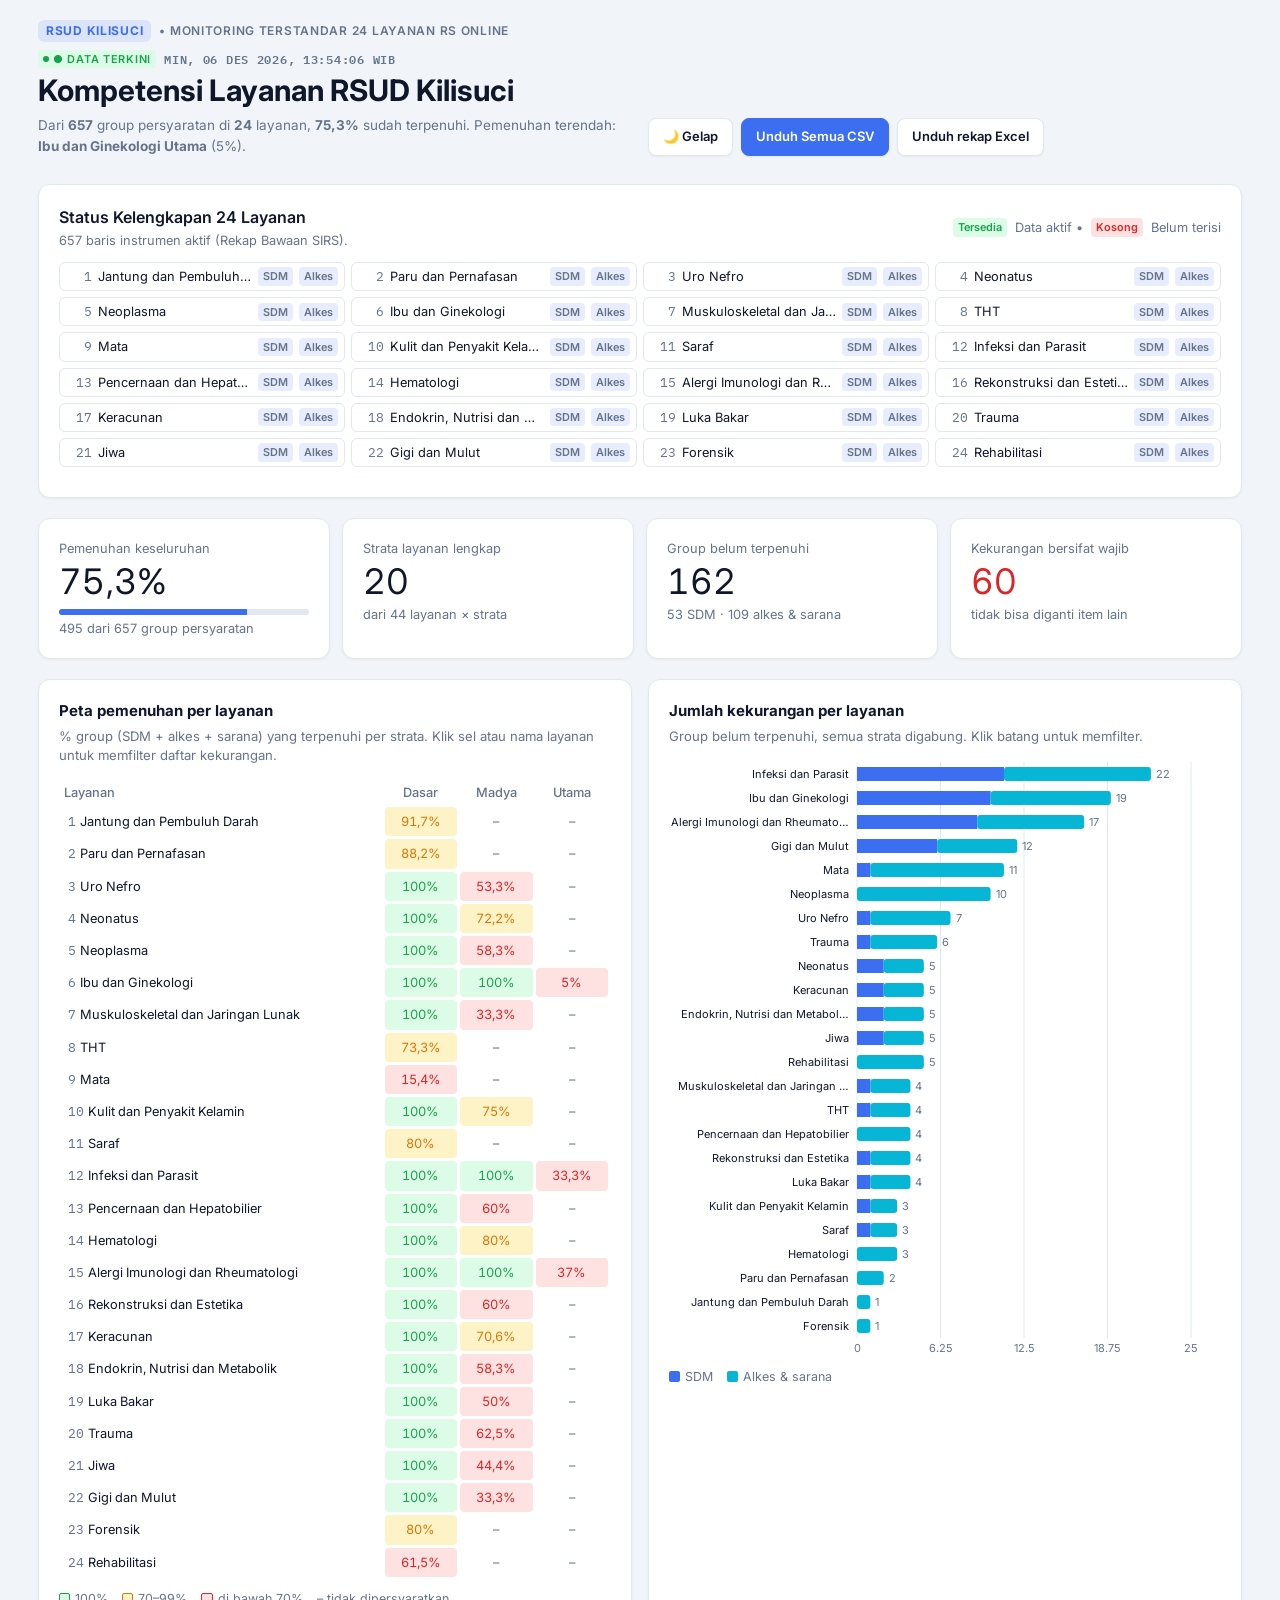
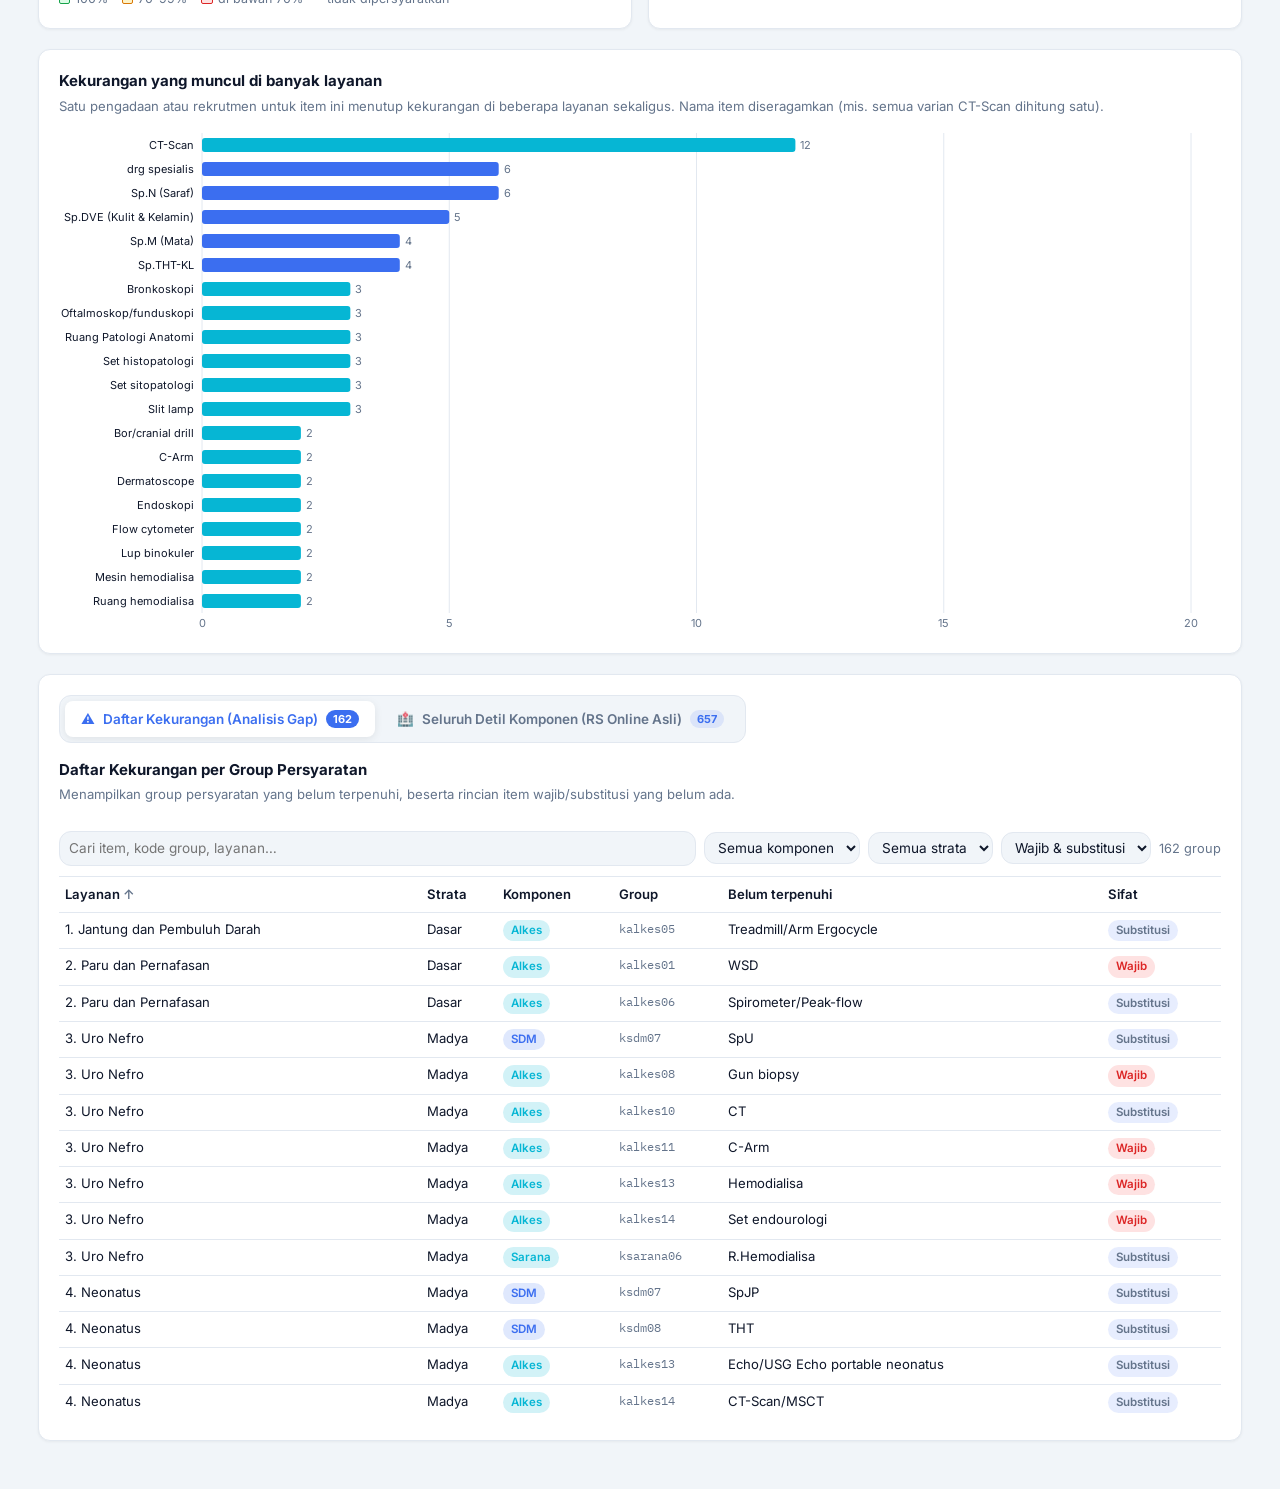
==== index.html @ 94af1b6b "Update layout Cache busting" ====
<!doctype html>
<html lang="id">

<head>
  <meta charset="utf-8">
  <meta name="viewport" content="width=device-width, initial-scale=1, viewport-fit=cover">
  <title>Kompetensi Layanan RSUD Kilisuci</title>
  <link rel="icon" type="image/svg+xml"
    href="data:image/svg+xml,%3Csvg xmlns='http://www.w3.org/2000/svg' viewBox='0 0 32 32'%3E%3Crect width='32' height='32' rx='8' fill='%230d6b5a'/%3E%3Cpath d='M14 8h4v6h6v4h-6v6h-4v-6H8v-4h6z' fill='%23ffffff'/%3E%3C/svg%3E">
  <link rel="preconnect" href="https://fonts.googleapis.com">
  <link rel="stylesheet"
    href="https://fonts.googleapis.com/css2?family=Inter:wght@400;500;600;700&family=IBM+Plex+Mono:wght@400;500&display=swap">
  <link rel="stylesheet" href="assets/app.css">
</head>

<body>
  <div class="wrap">
    <header class="head">
      <div>
        <div class="eyebrow" style="display:flex; align-items:center; gap:8px; margin-bottom:4px; flex-wrap:wrap;">
          <span
            style="background:rgba(59,110,240,0.12); color:var(--primary); padding:2px 8px; border-radius:6px; font-weight:700;">RSUD
            KILISUCI</span>
          <span>&bull; Monitoring Terstandar 24 Layanan RS Online</span>
          <span class="tag on" id="live-tag" style="display:inline-flex; align-items:center; gap:4px;">&#x25CF; Data Terkini</span>
          <span id="live-clock" style="font-size:.72rem; color:var(--muted); font-variant-numeric:tabular-nums; font-family:var(--f-mono, monospace);"></span>
        </div>
        <h1>Kompetensi Layanan RSUD Kilisuci</h1>
        <p class="lead" id="lead">Memuat data terkini dari server&hellip;</p>
      </div>
      <div class="actions">
        <button class="btn" id="btn-theme" type="button" title="Ganti mode tema (Terang / Gelap / Sistem)">🌓
          Tema</button>
        <button class="btn primary" id="btn-all-csv" type="button" title="Unduh semua 24 layanan dalam format CSV">Unduh
          Semua CSV</button>
        <button class="btn" id="btn-xlsx" type="button">Unduh rekap Excel</button>
      </div>
    </header>

    <!-- Overview Kelengkapan 24 Layanan Terstandar -->
    <section class="card" id="data">
      <div
        style="display:flex; justify-content:space-between; align-items:center; margin-bottom:12px; flex-wrap:wrap; gap:8px;">
        <div>
          <h2 style="margin:0; font-size:1rem; font-weight:600;">Status Kelengkapan 24 Layanan</h2>
          <div class="status-line" id="src-line" style="margin-top:2px;"></div>
        </div>
        <div style="font-size:0.8rem; color:var(--muted); display:flex; align-items:center; gap:8px;">
          <span class="tag on">Tersedia</span> Data aktif &bull; <span class="tag off">Kosong</span> Belum terisi
        </div>
      </div>
      <div class="cov" id="cov"></div>
      <ul class="msgs" id="msgs" style="margin-top:10px;"></ul>
    </section>

    <section class="kpis" id="kpis">
      <div class="card kpi">
        <div class="lbl">Pemenuhan keseluruhan</div>
        <div class="big" id="k-pct">–</div>
        <div class="meter"><i id="k-bar" style="width:0"></i></div>
        <div class="sub" id="k-pct-sub"></div>
      </div>
      <div class="card kpi">
        <div class="lbl">Strata layanan lengkap</div>
        <div class="big" id="k-strata">–</div>
        <div class="sub" id="k-strata-sub"></div>
      </div>
      <div class="card kpi">
        <div class="lbl">Group belum terpenuhi</div>
        <div class="big" id="k-gap">–</div>
        <div class="sub" id="k-gap-sub"></div>
      </div>
      <div class="card kpi bad">
        <div class="lbl">Kekurangan bersifat wajib</div>
        <div class="big" id="k-wajib">–</div>
        <div class="sub">tidak bisa diganti item lain</div>
      </div>
    </section>

    <section class="two">
      <div class="card" id="peta">
        <h2>Peta pemenuhan per layanan</h2>
        <p class="note">% group (SDM + alkes + sarana) yang terpenuhi per strata. Klik sel atau nama layanan untuk
          memfilter daftar kekurangan.</p>
        <div class="mx-box chart" id="mx"></div>
        <div class="legend"><span><i style="background:var(--ok-bg);border:1px solid var(--ok)"></i>100%</span><span><i
              style="background:var(--warn-bg);border:1px solid var(--warn)"></i>70–99%</span><span><i
              style="background:var(--bad-bg);border:1px solid var(--bad)"></i>di bawah 70%</span><span>– tidak
            dipersyaratkan</span></div>
      </div>
      <div class="card" id="per-layanan">
        <h2>Jumlah kekurangan per layanan</h2>
        <p class="note">Group belum terpenuhi, semua strata digabung. Klik batang untuk memfilter.</p>
        <div class="chart" id="bars"></div>
        <div class="legend"><span><i style="background:var(--c-sdm)"></i>SDM</span><span><i
              style="background:var(--c-alk)"></i>Alkes &amp; sarana</span></div>
      </div>
    </section>

    <section class="card" id="berulang">
      <h2>Kekurangan yang muncul di banyak layanan</h2>
      <p class="note">Satu pengadaan atau rekrutmen untuk item ini menutup kekurangan di beberapa layanan sekaligus.
        Nama item diseragamkan (mis. semua varian CT-Scan dihitung satu).</p>
      <div class="chart" id="top"></div>
    </section>

    <!-- ─── TABBED NAVIGATION: DAFTAR KEKURANGAN & SELURUH DETIL KOMPONEN RS ONLINE ─── -->
    <section class="card" id="komponen-card">
      <div class="section-nav-tabs">
        <button type="button" class="tab-btn active" id="tab-btn-gap" data-target="panel-gap">
          <span class="tab-icon">⚠️</span>
          <span class="tab-text">Daftar Kekurangan (Analisis Gap)</span>
          <span class="tab-count" id="badge-gap-count">0</span>
        </button>
        <button type="button" class="tab-btn" id="tab-btn-all" data-target="panel-all">
          <span class="tab-icon">🏥</span>
          <span class="tab-text">Seluruh Detil Komponen (RS Online Asli)</span>
          <span class="tab-count" id="badge-all-count">0</span>
        </button>
      </div>

      <!-- Panel 1: Daftar Kekurangan (Analisis Gap) -->
      <div class="tab-panel active" id="panel-gap">
        <div class="panel-header">
          <div>
            <h2>Daftar Kekurangan per Group Persyaratan</h2>
            <p class="note">Menampilkan group persyaratan yang belum terpenuhi, beserta rincian item wajib/substitusi
              yang belum ada.</p>
          </div>
        </div>
        <div class="tools">
          <input type="search" id="q" placeholder="Cari item, kode group, layanan…" aria-label="Cari kekurangan">
          <select id="f-komp" aria-label="Komponen">
            <option value="">Semua komponen</option>
            <option value="SDM">SDM</option>
            <option value="Alkes">Alkes &amp; sarana</option>
          </select>
          <select id="f-strata" aria-label="Strata">
            <option value="">Semua strata</option>
            <option>Dasar</option>
            <option>Madya</option>
            <option>Utama</option>
            <option>Paripurna</option>
          </select>
          <select id="f-sifat" aria-label="Sifat">
            <option value="">Wajib &amp; substitusi</option>
            <option>Wajib</option>
            <option>Substitusi</option>
          </select>
          <button class="chip" id="picked" type="button" hidden></button>
          <span class="count" id="count"></span>
        </div>
        <div class="tbox">
          <table class="gap">
            <thead>
              <tr>
                <th data-k="no"><button type="button">Layanan</button></th>
                <th data-k="strata"><button type="button">Strata</button></th>
                <th data-k="komponen"><button type="button">Komponen</button></th>
                <th data-k="group" class="hide-sm"><button type="button">Group</button></th>
                <th data-k="kurang"><button type="button">Belum terpenuhi</button></th>
                <th data-k="sifat"><button type="button">Sifat</button></th>
              </tr>
            </thead>
            <tbody id="tb"></tbody>
          </table>
        </div>
      </div>

      <!-- Panel 2: Seluruh Detil Komponen (Format Asli RS Online) -->
      <div class="tab-panel" id="panel-all" hidden>
        <div class="panel-header">
          <div>
            <h2>Seluruh Detil Komponen Terstandar RS Online</h2>
            <p class="note">Data lengkap seluruh instrumen SDM dan Alkes per layanan &amp; strata, format dan skema
              warna standar RS Online.</p>
          </div>
          <div class="panel-actions">
            <button type="button" class="btn" id="btn-export-all-filter" title="Unduh CSV data yang sedang terfilter">📥
              Unduh CSV Terfilter</button>
          </div>
        </div>

        <!-- Live Summary Badges -->
        <div class="all-stats-bar">
          <span class="stat-pill total"><b id="stat-all-total">0</b> Komponen Terfilter</span>
          <span class="stat-pill ok"><b id="stat-all-ok">0</b> Terpenuhi (Jumlah &gt; 0)</span>
          <span class="stat-pill empty"><b id="stat-all-empty">0</b> Belum Ada (Jumlah = 0)</span>
          <span class="stat-pill wajib"><b id="stat-all-wajib">0</b> Wajib</span>
          <span class="stat-pill sub"><b id="stat-all-sub">0</b> Substitusi</span>
        </div>

        <!-- Advanced Filter Toolbar -->
        <div class="tools all-tools">
          <input type="search" id="all-q" placeholder="Cari nama komponen, kode, kelompok, group..."
            aria-label="Cari seluruh komponen" style="flex:1 1 18rem;">
          <select id="all-f-layanan" aria-label="Pilih Layanan">
            <option value="">Semua 24 Layanan</option>
          </select>
          <select id="all-f-komp" aria-label="Komponen">
            <option value="">Semua Komponen</option>
            <option value="SDM">SDM</option>
            <option value="Alkes">Alkes &amp; Sarana</option>
          </select>
          <select id="all-f-strata" aria-label="Strata">
            <option value="">Semua Strata</option>
            <option value="Dasar">Dasar</option>
            <option value="Madya">Madya</option>
            <option value="Utama">Utama</option>
            <option value="Paripurna">Paripurna</option>
          </select>
          <select id="all-f-status" aria-label="Status Sifat">
            <option value="">Semua Status</option>
            <option value="Wajib">Wajib</option>
            <option value="Substitusi">Substitusi</option>
          </select>
          <select id="all-f-kondisi" aria-label="Kondisi Pemenuhan">
            <option value="">Semua Kondisi</option>
            <option value="ada">Terpenuhi (Jumlah &gt; 0)</option>
            <option value="kosong">Belum Ada (Jumlah = 0)</option>
          </select>
        </div>

        <!-- RS Online Styled Table -->
        <div class="tbox" style="max-height: 42rem;">
          <table class="gap tbl-rsonline">
            <thead>
              <tr>
                <th data-all-k="no" style="width:50px;"><button type="button">No.</button></th>
                <th data-all-k="layanan" style="min-width:160px;"><button type="button">Layanan</button></th>
                <th data-all-k="strata" style="width:100px;"><button type="button">Strata</button></th>
                <th data-all-k="komp" style="width:95px;"><button type="button">Komponen</button></th>
                <th data-all-k="nama"><button type="button">Nama Komponen / Uraian</button></th>
                <th data-all-k="kelompok" class="hide-sm" style="min-width:140px;"><button
                    type="button">Kelompok</button></th>
                <th data-all-k="status" style="width:105px;"><button type="button">Status</button></th>
                <th data-all-k="jumlah" style="width:85px; text-align:center;"><button type="button">Jumlah</button>
                </th>
                <th data-all-k="group" class="hide-sm" style="width:105px;"><button type="button">Group</button></th>
              </tr>
            </thead>
            <tbody id="all-tb"></tbody>
          </table>
        </div>

        <!-- Pagination / Count controls -->
        <div class="table-pagination">
          <div class="page-info">
            Menampilkan <span id="all-page-range">0-0</span> dari <b id="all-total-filtered">0</b> komponen
          </div>
          <div class="page-controls">
            <label style="display:flex; align-items:center; gap:6px;">Baris per halaman:
              <select id="all-per-page">
                <option value="50">50</option>
                <option value="100" selected>100</option>
                <option value="250">250</option>
                <option value="1000">1000</option>
                <option value="all">Semua</option>
              </select>
            </label>
            <button type="button" class="btn" id="all-btn-prev" style="padding:4px 10px;">« Sebelumnya</button>
            <span class="page-indicator" id="all-page-indicator">Halaman 1 / 1</span>
            <button type="button" class="btn" id="all-btn-next" style="padding:4px 10px;">Selanjutnya »</button>
          </div>
        </div>
      </div>
    </section>
  </div>
  <div class="toast" id="toast" hidden></div>
  <script src="vendor/papaparse.min.js"></script>
  <script src="vendor/exceljs.min.js"></script>
  <script src="data/seed.js"></script>
  <script src="assets/app.js"></script>
</body>

</html>
---- assets/app.css ----
*, *::before, *::after { box-sizing: border-box; }
html { -webkit-text-size-adjust: 100%; color-scheme: light; }
body { margin: 0; }
[hidden] { display: none !important; }
/* Layout: one column instrument panel — header with data controls, KPI strip, two-up charts, full-width table. */
:root {
  --primary: #3b6ef0;
  --primary-hover: #2554d6;
  --accent: #3b6ef0;
  --accent-soft: rgba(59, 110, 240, 0.12);
  --success: #22c55e;
  --warning: #f59e0b;
  --danger: #ef4444;
  --bg: #f1f5f9; 
  --panel: #ffffff; 
  --fg: #0f172a; 
  --muted: #64748b; 
  --line: #e2e8f0;
  --c-sdm: #3b6ef0; 
  --c-alk: #06b6d4;
  --ok: #16a34a; --ok-bg: #dcfce7; --warn: #d97706; --warn-bg: #fef3c7; --bad: #dc2626; --bad-bg: #fee2e2;
  --f-display: 'Inter', system-ui, -apple-system, sans-serif;
  --f-body: 'Inter', system-ui, -apple-system, sans-serif;
  --f-mono: 'IBM Plex Mono', ui-monospace, Menlo, Consolas, monospace;
  --r: 12px;
}
@media (prefers-color-scheme: dark) { :root:not([data-theme="light"]) {
  --primary: #3b6ef0;
  --primary-hover: #60a5fa;
  --accent: #3b6ef0;
  --accent-soft: rgba(59, 110, 240, 0.2);
  --bg: #0f172a; 
  --panel: #1e293b; 
  --fg: #f1f5f9; 
  --muted: #94a3b8; 
  --line: #334155;
  --c-sdm: #60a5fa; 
  --c-alk: #22d3ee;
  --ok: #4ade80; --ok-bg: rgba(34, 197, 94, 0.15); --warn: #fbbf24; --warn-bg: rgba(245, 158, 11, 0.15); --bad: #f87171; --bad-bg: rgba(239, 68, 68, 0.15); 
  color-scheme: dark;
} }
:root[data-theme="dark"] {
  --primary: #3b6ef0;
  --primary-hover: #60a5fa;
  --accent: #3b6ef0;
  --accent-soft: rgba(59, 110, 240, 0.2);
  --bg: #0f172a; 
  --panel: #1e293b; 
  --fg: #f1f5f9; 
  --muted: #94a3b8; 
  --line: #334155;
  --c-sdm: #60a5fa; 
  --c-alk: #22d3ee;
  --ok: #4ade80; --ok-bg: rgba(34, 197, 94, 0.15); --warn: #fbbf24; --warn-bg: rgba(245, 158, 11, 0.15); --bad: #f87171; --bad-bg: rgba(239, 68, 68, 0.15); 
  color-scheme: dark;
}
body { background: var(--bg); color: var(--fg); font-family: var(--f-body); font-size: 14px; line-height: 1.5; }
.wrap { max-width: 1240px; margin-inline: auto; padding-block: 20px 48px; padding-left: max(18px, env(safe-area-inset-left, 0px)); padding-right: max(18px, env(safe-area-inset-right, 0px)); display: flex; flex-direction: column; gap: 20px; }
h1 { font-family: var(--f-display); font-weight: 700; font-size: clamp(1.4rem, 2.8vw, 1.85rem); line-height: 1.25; margin: 0; color: var(--fg); }
h2 { font-size: 15px; font-weight: 700; margin: 0; color: var(--fg); }
.eyebrow { font-size: .75rem; letter-spacing: .06em; text-transform: uppercase; color: var(--muted); font-weight: 600; }
.lead { color: var(--muted); max-width: 75ch; margin: 6px 0 0; font-size: 13.5px; }
body.in-iframe header.head { display: none !important; }
body.in-iframe .wrap { padding-top: 14px; }
.head { display: flex; flex-wrap: wrap; gap: 16px; align-items: flex-end; justify-content: space-between; padding-bottom: 8px; }
.head > div { min-width: 0; flex: 1 1 28rem; }
.actions { display: flex; flex-wrap: wrap; gap: 8px; align-items: center; }
button, a.btn { font: inherit; cursor: pointer; text-decoration: none; }
.btn { border: 1px solid var(--line); background: var(--panel); color: var(--fg); border-radius: 8px; padding: 8px 14px; font-weight: 600; font-size: 13px; display: inline-flex; align-items: center; gap: 6px; box-shadow: 0 1px 2px rgba(0,0,0,0.05); transition: background 0.15s, border-color 0.15s; }
.btn:hover { border-color: var(--primary); background: var(--line); text-decoration: none; }
.btn.primary { background: var(--primary); border-color: var(--primary); color: #ffffff; }
.btn.primary:hover { background: var(--primary-hover); border-color: var(--primary-hover); color: #ffffff; }
.btn:focus-visible, .chip:focus-visible, input:focus-visible, select:focus-visible, .cell:focus-visible { outline: 2px solid var(--primary); outline-offset: 2px; }
.btn[disabled] { opacity: .5; cursor: default; }
.card { background: var(--panel); border: 1px solid var(--line); border-radius: var(--r); padding: 20px; min-width: 0; box-shadow: 0 1px 3px rgba(0,0,0,0.05); }
.note { color: var(--muted); font-size: .82rem; margin: 4px 0 12px; }
/* data panel */
.data { display: grid; grid-template-columns: minmax(0, 1fr) minmax(0, 1.4fr); gap: 18px; }
@media (max-width: 760px) { .data { grid-template-columns: 1fr; } }
.drop { border: 1.5px dashed var(--line); border-radius: var(--r); padding: 18px; text-align: center; background: var(--accent-soft); display: flex; flex-direction: column; gap: 8px; align-items: center; justify-content: center; min-height: 150px; }
.drop.over { border-color: var(--accent); }
.drop p { margin: 0; color: var(--muted); font-size: .85rem; max-width: 40ch; }
.cov { display: grid; grid-template-columns: repeat(auto-fill, minmax(min(100%, 17rem), 1fr)); gap: 6px; }
.cov div { display: flex; gap: 6px; align-items: center; font-size: .8rem; padding: 4px 6px; border-radius: 6px; border: 1px solid var(--line); min-width: 0; }
.cov .n { font-family: var(--f-mono); color: var(--muted); width: 1.6rem; flex: none; text-align: right; }
.cov .nm { flex: 1; min-width: 0; overflow: hidden; text-overflow: ellipsis; white-space: nowrap; }
.tag { font-size: .68rem; font-weight: 600; padding: 1px 5px; border-radius: 4px; flex: none; }
.tag.on { background: var(--ok-bg); color: var(--ok); }
.tag.seed { background: var(--accent-soft); color: var(--muted); }
.tag.off { background: var(--bad-bg); color: var(--bad); }
.msgs { margin: 10px 0 0; padding: 0; list-style: none; font-size: .82rem; display: flex; flex-direction: column; gap: 4px; }
.msgs li { padding: 6px 8px; border-radius: 6px; background: var(--warn-bg); color: var(--warn); }
.msgs li.ok { background: var(--ok-bg); color: var(--ok); }
.msgs li.err { background: var(--bad-bg); color: var(--bad); }
.status-line { font-size: .8rem; color: var(--muted); margin-top: 8px; }
/* kpi */
.kpis { display: grid; grid-template-columns: repeat(auto-fit, minmax(min(100%, 12rem), 1fr)); gap: 12px; }
.kpi .lbl { font-size: .8rem; color: var(--muted); }
.kpi .big { font-family: var(--f-display); font-size: 2.2rem; line-height: 1.1; margin-top: 4px; font-variant-numeric: tabular-nums; }
.kpi .sub { font-size: .8rem; color: var(--muted); margin-top: 4px; }
.kpi.bad .big { color: var(--bad); }
.meter { height: 6px; border-radius: 3px; background: var(--line); margin-top: 8px; overflow: hidden; }
.meter i { display: block; height: 100%; background: var(--accent); }
.two { display: grid; grid-template-columns: repeat(auto-fit, minmax(min(100%, 30rem), 1fr)); gap: 16px; }
/* matrix */
.mx-box { overflow-x: auto; }
table.mx { width: 100%; border-collapse: separate; border-spacing: 3px; font-size: .8rem; font-variant-numeric: tabular-nums; }
table.mx th { color: var(--muted); font-weight: 500; text-align: center; padding: 2px; }
table.mx th:first-child { text-align: left; }
table.mx td.nm { padding: 4px 6px; white-space: nowrap; max-width: 15rem; overflow: hidden; text-overflow: ellipsis; cursor: pointer; border-radius: 4px; }
table.mx td.nm .n { font-family: var(--f-mono); color: var(--muted); margin-right: 4px; }
.cell { text-align: center; padding: 5px 4px; border-radius: 4px; cursor: pointer; min-width: 3.4rem; }
.cell.ok { background: var(--ok-bg); color: var(--ok); }
.cell.mid { background: var(--warn-bg); color: var(--warn); }
.cell.low { background: var(--bad-bg); color: var(--bad); }
.cell.na { color: var(--muted); cursor: default; }
.sel { outline: 2px solid var(--fg); outline-offset: -2px; }
.legend { display: flex; flex-wrap: wrap; gap: 14px; font-size: .78rem; color: var(--muted); margin-top: 10px; }
.legend i { display: inline-block; width: .7rem; height: .7rem; border-radius: 2px; margin-right: 5px; vertical-align: -1px; }
.chart { position: relative; }
.chart svg { display: block; width: 100%; height: auto; }
.chart text { fill: var(--fg); font-family: var(--f-body); font-size: 11px; }
.chart .mut { fill: var(--muted); }
.chart .grid { stroke: var(--line); }
.chart .row { cursor: pointer; }
.chart .row:hover .hit { fill: var(--accent-soft); }
.tip { position: absolute; pointer-events: none; background: var(--panel); border: 1px solid var(--line); border-radius: 6px; box-shadow: 0 6px 20px rgb(0 0 0 / .12); padding: 6px 9px; font-size: .78rem; z-index: 3; max-width: 22rem; white-space: normal; }
.tip .t { color: var(--muted); margin-bottom: 2px; }
.tip i { display: inline-block; width: .6rem; height: .6rem; border-radius: 2px; margin-right: 5px; }
/* table */
.tools { display: flex; flex-wrap: wrap; gap: 8px; align-items: center; margin-bottom: 10px; }
.tools input, .tools select { font: inherit; font-size: .85rem; padding: 6px 9px; border: 1px solid var(--line); border-radius: var(--r); background: var(--bg); color: var(--fg); }
.tools input { flex: 1 1 14rem; min-width: 0; }
.chip { font: inherit; font-size: .78rem; border: 1px solid var(--accent); color: var(--accent); background: var(--accent-soft); border-radius: 999px; padding: 3px 10px; }
.count { font-size: .8rem; color: var(--muted); }
.tbox { max-height: 34rem; overflow: auto; border-top: 1px solid var(--line); }
table.gap { width: 100%; border-collapse: collapse; font-size: .82rem; }
table.gap th { position: sticky; top: 0; background: var(--panel); text-align: left; padding: 8px 6px; border-bottom: 1px solid var(--line); font-weight: 600; white-space: nowrap; }
table.gap th button { all: unset; cursor: pointer; }
table.gap th[aria-sort="ascending"] button::after { content: " ↑"; color: var(--muted); }
table.gap th[aria-sort="descending"] button::after { content: " ↓"; color: var(--muted); }
table.gap td { padding: 7px 6px; border-bottom: 1px solid var(--line); vertical-align: top; }
td.code { font-family: var(--f-mono); font-size: .76rem; color: var(--muted); white-space: nowrap; }
.pill { display: inline-block; font-size: .72rem; font-weight: 600; padding: 2px 8px; border-radius: 999px; }
.pill.w { background: var(--bad-bg); color: var(--bad); }
.pill.s { background: var(--accent-soft); color: var(--muted); }
.pill.k-sdm { background: color-mix(in srgb, var(--c-sdm) 16%, transparent); color: var(--c-sdm); }
.pill.k-alk { background: color-mix(in srgb, var(--c-alk) 18%, transparent); color: var(--c-alk); }

/* ─── Modern Tab Navigation (Segmented Switcher) ────────────────────────── */
.section-nav-tabs {
  display: flex;
  gap: 6px;
  background: var(--bg);
  padding: 5px;
  border-radius: 12px;
  border: 1px solid var(--line);
  margin-bottom: 16px;
  width: fit-content;
  max-width: 100%;
  overflow-x: auto;
}
.tab-btn {
  display: inline-flex;
  align-items: center;
  gap: 8px;
  padding: 8px 16px;
  border-radius: 8px;
  font-size: 13.5px;
  font-weight: 600;
  color: var(--muted);
  background: transparent;
  border: none;
  cursor: pointer;
  transition: all 0.2s ease;
  white-space: nowrap;
}
.tab-btn:hover {
  color: var(--fg);
  background: rgba(255, 255, 255, 0.4);
}
:root[data-theme="dark"] .tab-btn:hover {
  background: rgba(255, 255, 255, 0.05);
}
.tab-btn.active {
  background: var(--panel);
  color: var(--primary);
  box-shadow: 0 2px 8px rgba(0, 0, 0, 0.08);
}
:root[data-theme="dark"] .tab-btn.active {
  background: #334155;
  color: #60a5fa;
  box-shadow: 0 2px 8px rgba(0, 0, 0, 0.3);
}
.tab-count {
  font-size: 11px;
  font-weight: 700;
  padding: 1px 7px;
  border-radius: 999px;
  background: var(--accent-soft);
  color: var(--primary);
}
.tab-btn.active .tab-count {
  background: var(--primary);
  color: #ffffff;
}

/* ─── Panel Header & Live Stats ─────────────────────────────────────────── */
.panel-header {
  display: flex;
  justify-content: space-between;
  align-items: flex-start;
  flex-wrap: wrap;
  gap: 12px;
  margin-bottom: 14px;
}
.all-stats-bar {
  display: flex;
  flex-wrap: wrap;
  gap: 8px;
  margin-bottom: 14px;
}
.stat-pill {
  font-size: 12px;
  padding: 4px 10px;
  border-radius: 8px;
  background: var(--bg);
  border: 1px solid var(--line);
  color: var(--muted);
  display: inline-flex;
  align-items: center;
  gap: 5px;
}
.stat-pill b {
  font-weight: 700;
  color: var(--fg);
}
.stat-pill.ok b { color: var(--ok); }
.stat-pill.empty b { color: var(--bad); }
.stat-pill.wajib b { color: #dc2626; }
.stat-pill.sub b { color: #0284c7; }

/* ─── RS Online Style Badges (Exact Theme) ──────────────────────────────── */
.badge-strata {
  display: inline-block;
  font-size: 11px;
  font-weight: 600;
  padding: 2px 7px;
  border-radius: 6px;
  text-align: center;
  white-space: nowrap;
}
.badge-strata-dasar { background: #dcfce7; color: #15803d; border: 1px solid #86efac; }
.badge-strata-madya { background: #dbeafe; color: #1d4ed8; border: 1px solid #93c5fd; }
.badge-strata-utama { background: #f3e8ff; color: #7e22ce; border: 1px solid #d8b4fe; }
.badge-strata-paripurna { background: #fef3c7; color: #b45309; border: 1px solid #fcd34d; }

:root[data-theme="dark"] .badge-strata-dasar { background: rgba(34,197,94,0.18); color: #86efac; border-color: rgba(34,197,94,0.35); }
:root[data-theme="dark"] .badge-strata-madya { background: rgba(59,130,246,0.18); color: #93c5fd; border-color: rgba(59,130,246,0.35); }
:root[data-theme="dark"] .badge-strata-utama { background: rgba(168,85,247,0.18); color: #d8b4fe; border-color: rgba(168,85,247,0.35); }
:root[data-theme="dark"] .badge-strata-paripurna { background: rgba(245,158,11,0.18); color: #fcd34d; border-color: rgba(245,158,11,0.35); }

/* RS Online Status Badges */
.badge-status-wajib {
  display: inline-block;
  font-size: 11px;
  font-weight: 700;
  padding: 2px 8px;
  border-radius: 6px;
  background: #fee2e2;
  color: #dc2626;
  border: 1px solid #fca5a5;
  white-space: nowrap;
}
.badge-status-sub {
  display: inline-block;
  font-size: 11px;
  font-weight: 600;
  padding: 2px 8px;
  border-radius: 6px;
  background: #e0f2fe;
  color: #0284c7;
  border: 1px solid #7dd3fc;
  white-space: nowrap;
}
:root[data-theme="dark"] .badge-status-wajib { background: rgba(220,38,38,0.2); color: #fca5a5; border-color: rgba(220,38,38,0.4); }
:root[data-theme="dark"] .badge-status-sub { background: rgba(2,132,199,0.2); color: #7dd3fc; border-color: rgba(2,132,199,0.4); }

/* RS Online Quantity Badges */
.badge-qty-ada {
  display: inline-flex;
  align-items: center;
  justify-content: center;
  font-size: 12px;
  font-weight: 700;
  min-width: 28px;
  padding: 2px 8px;
  border-radius: 6px;
  background: #ecfdf5;
  color: #059669;
  border: 1px solid #6ee7b7;
}
.badge-qty-nol {
  display: inline-flex;
  align-items: center;
  justify-content: center;
  font-size: 12px;
  font-weight: 600;
  min-width: 28px;
  padding: 2px 8px;
  border-radius: 6px;
  background: #f8fafc;
  color: #94a3b8;
  border: 1px solid var(--line);
}
:root[data-theme="dark"] .badge-qty-ada { background: rgba(5,150,105,0.2); color: #6ee7b7; border-color: rgba(5,150,105,0.4); }
:root[data-theme="dark"] .badge-qty-nol { background: rgba(148,163,184,0.1); color: #94a3b8; border-color: #334155; }

/* Table pagination */
.table-pagination {
  display: flex;
  justify-content: space-between;
  align-items: center;
  flex-wrap: wrap;
  gap: 12px;
  margin-top: 14px;
  padding-top: 12px;
  border-top: 1px solid var(--line);
  font-size: 13px;
  color: var(--muted);
}
.page-controls {
  display: flex;
  align-items: center;
  gap: 8px;
  flex-wrap: wrap;
}
.page-controls select {
  font: inherit;
  font-size: 12px;
  padding: 4px 8px;
  border-radius: 6px;
  border: 1px solid var(--line);
  background: var(--bg);
  color: var(--fg);
}
.page-indicator {
  font-weight: 600;
  color: var(--fg);
  padding: 0 4px;
}

/* Pulsing live tag */
#live-tag {
  position: relative;
}
#live-tag::before {
  content: "";
  display: inline-block;
  width: 6px;
  height: 6px;
  border-radius: 50%;
  background: var(--ok);
  animation: pulseLive 2s infinite;
}
@keyframes pulseLive {
  0% { box-shadow: 0 0 0 0 rgba(34, 197, 94, 0.7); }
  70% { box-shadow: 0 0 0 6px rgba(34, 197, 94, 0); }
  100% { box-shadow: 0 0 0 0 rgba(34, 197, 94, 0); }
}

details.help summary { cursor: pointer; font-weight: 600; }
details.help code, .mono { font-family: var(--f-mono); font-size: .8rem; }
details.help table { border-collapse: collapse; font-size: .8rem; margin-top: 8px; }
details.help td, details.help th { border: 1px solid var(--line); padding: 4px 8px; text-align: left; vertical-align: top; }
.scrollx { overflow-x: auto; }
.toast { position: fixed; left: 50%; transform: translateX(-50%); bottom: calc(16px + env(safe-area-inset-bottom, 0px)); background: var(--fg); color: var(--bg); padding: 8px 14px; border-radius: var(--r); font-size: .85rem; z-index: 20; max-width: calc(100% - 32px); }
@media (max-width: 600px) { .hide-sm { display: none; } }
@media (prefers-reduced-motion: no-preference) { .meter i { transition: width .5s ease-out; } }
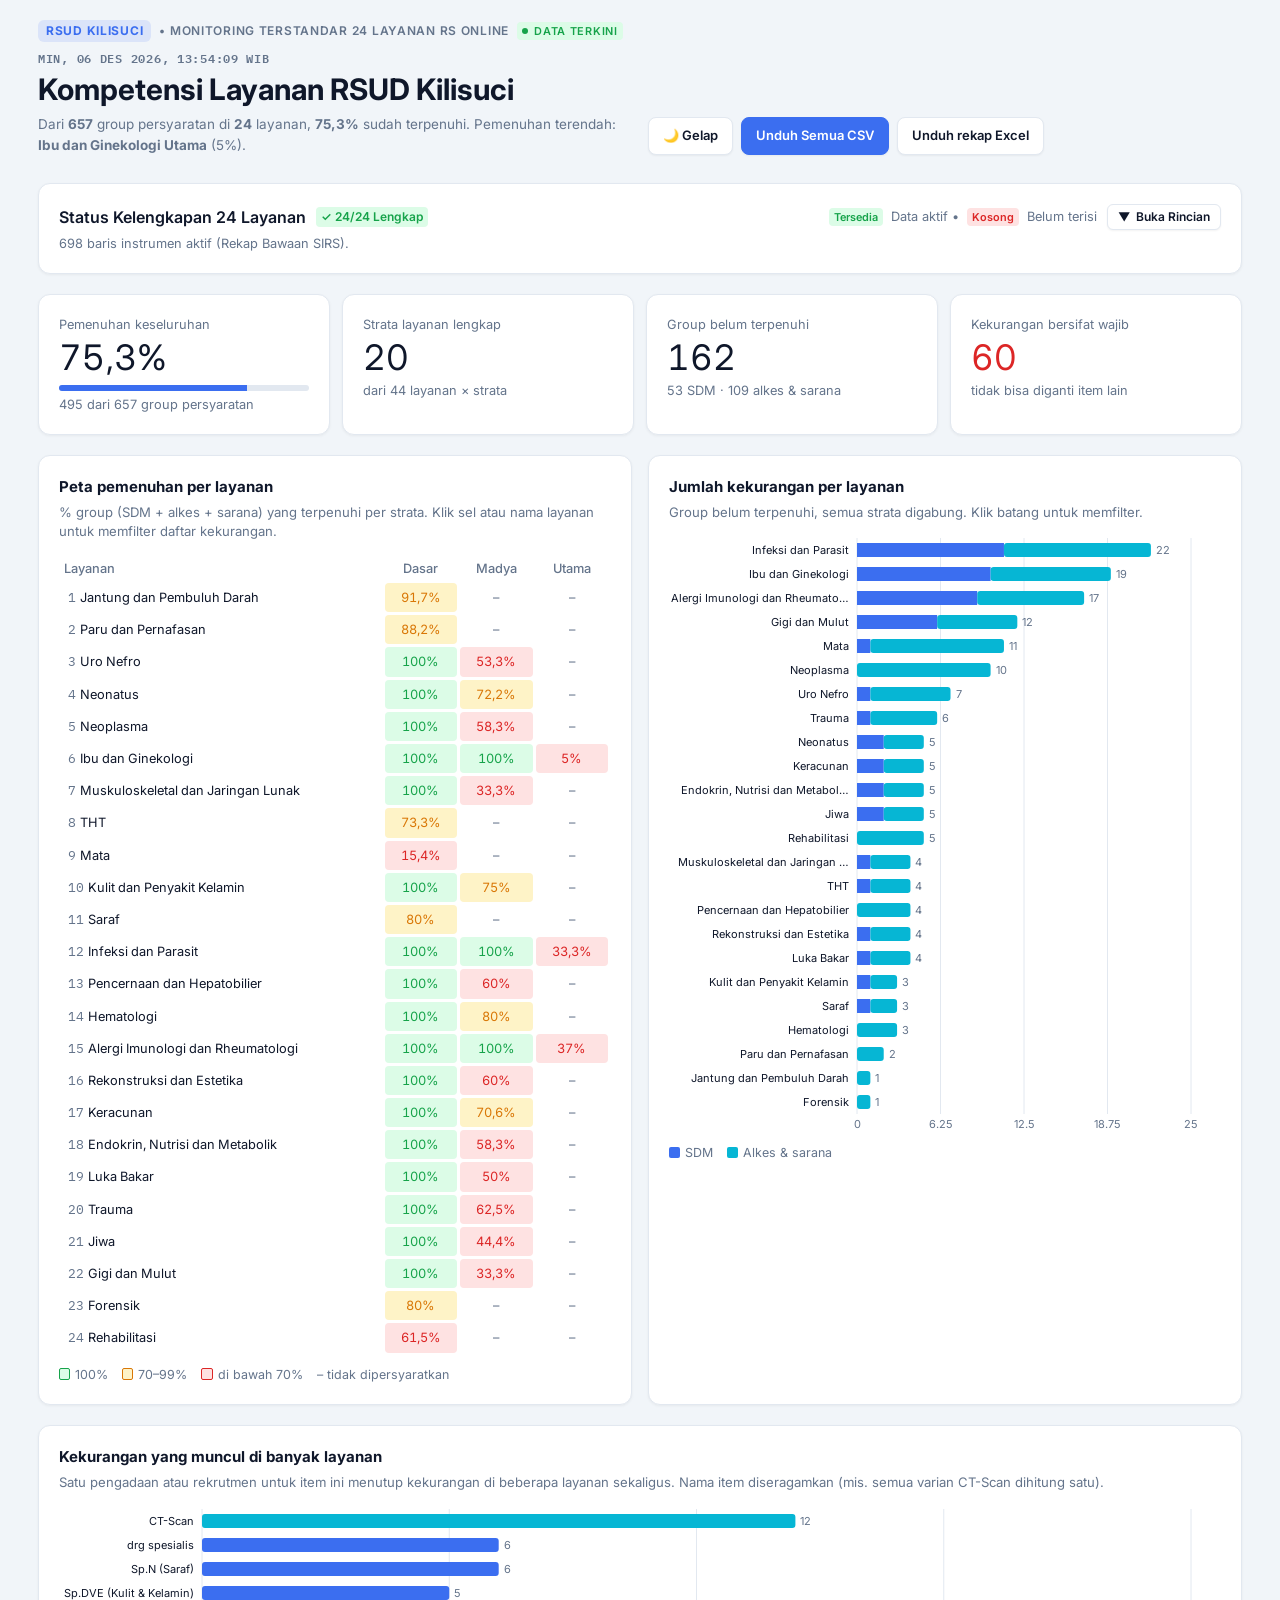
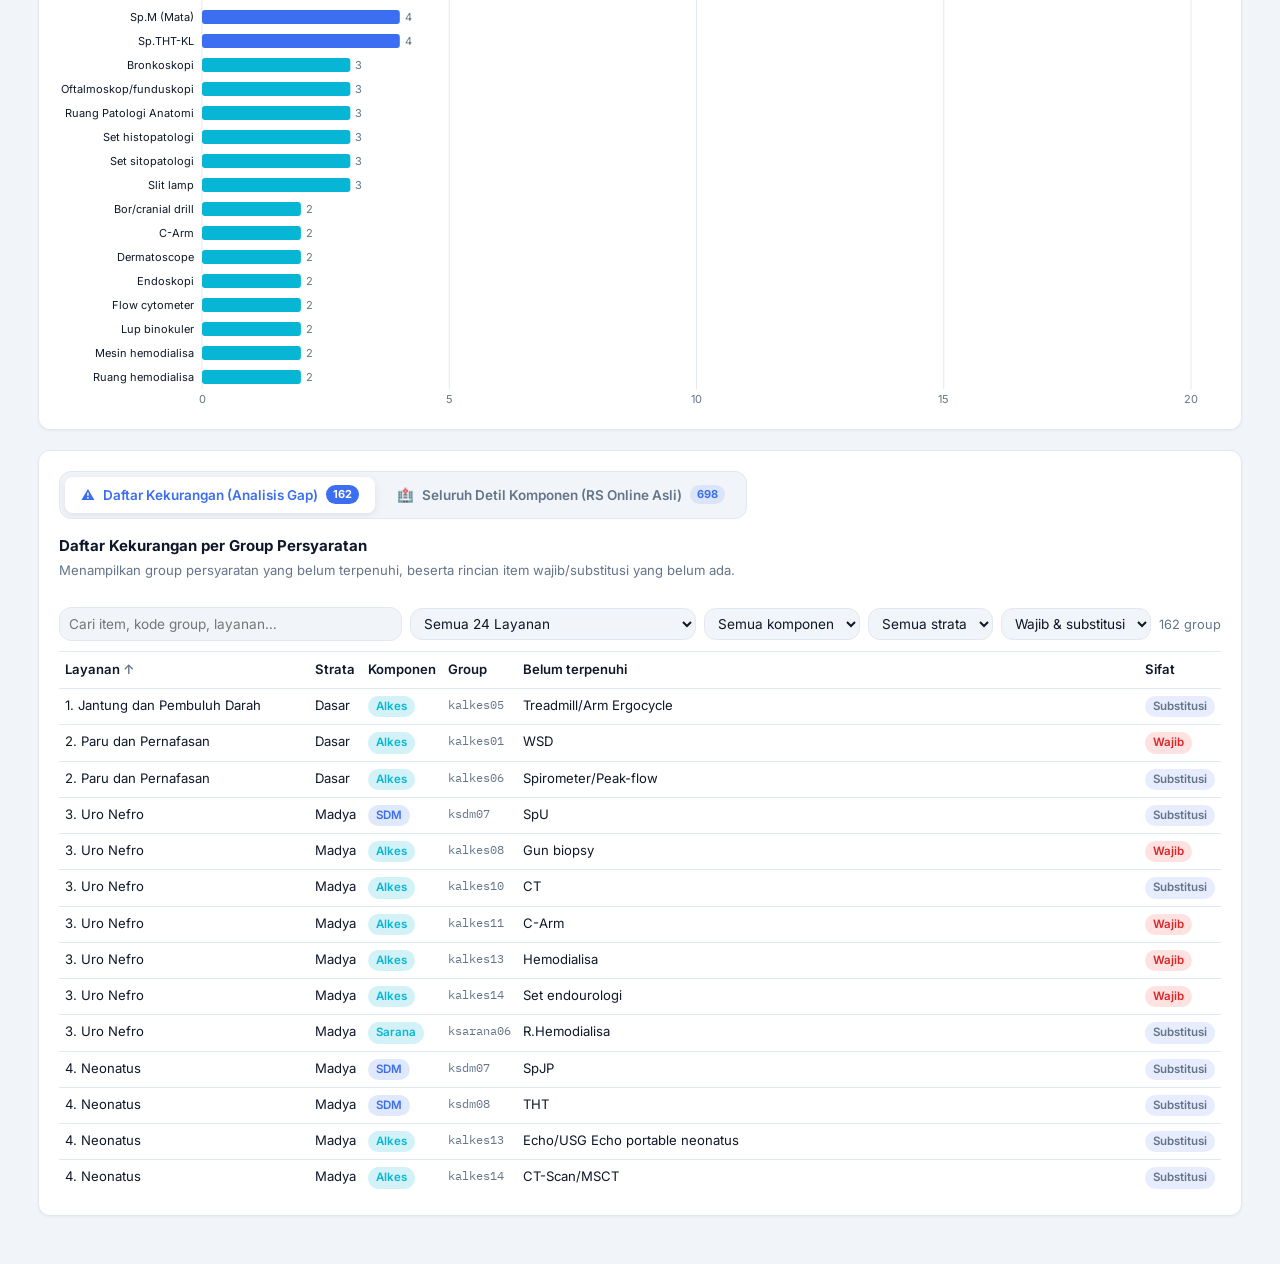
==== commit 29da8f33: "Fix crawl raw data sirs online" ====
--- a/index.html
+++ b/index.html
@@ -22,7 +22,7 @@
             style="background:rgba(59,110,240,0.12); color:var(--primary); padding:2px 8px; border-radius:6px; font-weight:700;">RSUD
             KILISUCI</span>
           <span>&bull; Monitoring Terstandar 24 Layanan RS Online</span>
-          <span class="tag on" id="live-tag" style="display:inline-flex; align-items:center; gap:4px;">&#x25CF; Data Terkini</span>
+          <span class="tag on" id="live-tag" style="display:inline-flex; align-items:center; gap:6px;">Data Terkini</span>
           <span id="live-clock" style="font-size:.72rem; color:var(--muted); font-variant-numeric:tabular-nums; font-family:var(--f-mono, monospace);"></span>
         </div>
         <h1>Kompetensi Layanan RSUD Kilisuci</h1>
@@ -37,20 +37,27 @@
       </div>
     </header>
 
-    <!-- Overview Kelengkapan 24 Layanan Terstandar -->
+    <!-- Overview Kelengkapan 24 Layanan Terstandar (Accordion) -->
     <section class="card" id="data">
-      <div
-        style="display:flex; justify-content:space-between; align-items:center; margin-bottom:12px; flex-wrap:wrap; gap:8px;">
-        <div>
+      <div id="data-accordion-header" style="display:flex; justify-content:space-between; align-items:center; cursor:pointer; user-select:none; flex-wrap:wrap; gap:8px;">
+        <div style="display:flex; align-items:center; gap:10px;">
           <h2 style="margin:0; font-size:1rem; font-weight:600;">Status Kelengkapan 24 Layanan</h2>
-          <div class="status-line" id="src-line" style="margin-top:2px;"></div>
-        </div>
-        <div style="font-size:0.8rem; color:var(--muted); display:flex; align-items:center; gap:8px;">
-          <span class="tag on">Tersedia</span> Data aktif &bull; <span class="tag off">Kosong</span> Belum terisi
-        </div>
-      </div>
-      <div class="cov" id="cov"></div>
-      <ul class="msgs" id="msgs" style="margin-top:10px;"></ul>
+          <span id="data-status-badge" class="tag on" style="display:inline-flex; align-items:center; gap:4px; font-size:0.75rem;">Memuat...</span>
+        </div>
+        <div style="display:flex; align-items:center; gap:10px;">
+          <div style="font-size:0.8rem; color:var(--muted); display:flex; align-items:center; gap:8px;">
+            <span class="tag on">Tersedia</span> Data aktif &bull; <span class="tag off">Kosong</span> Belum terisi
+          </div>
+          <button type="button" id="data-toggle-btn" class="btn" style="padding:3px 10px; font-size:0.75rem; border-radius:6px;">
+            <span id="data-toggle-icon">▼</span> <span id="data-toggle-text">Buka Rincian</span>
+          </button>
+        </div>
+      </div>
+      <div class="status-line" id="src-line" style="margin-top:4px;"></div>
+      <div id="data-collapse-body" style="margin-top:12px; display:none;">
+        <div class="cov" id="cov"></div>
+        <ul class="msgs" id="msgs" style="margin-top:10px;"></ul>
+      </div>
     </section>
 
     <section class="kpis" id="kpis">
@@ -130,6 +137,9 @@
         </div>
         <div class="tools">
           <input type="search" id="q" placeholder="Cari item, kode group, layanan…" aria-label="Cari kekurangan">
+          <select id="f-layanan" aria-label="Pilih Layanan">
+            <option value="">Semua 24 Layanan</option>
+          </select>
           <select id="f-komp" aria-label="Komponen">
             <option value="">Semua komponen</option>
             <option value="SDM">SDM</option>
@@ -174,10 +184,6 @@
             <h2>Seluruh Detil Komponen Terstandar RS Online</h2>
             <p class="note">Data lengkap seluruh instrumen SDM dan Alkes per layanan &amp; strata, format dan skema
               warna standar RS Online.</p>
-          </div>
-          <div class="panel-actions">
-            <button type="button" class="btn" id="btn-export-all-filter" title="Unduh CSV data yang sedang terfilter">📥
-              Unduh CSV Terfilter</button>
           </div>
         </div>
 
--- a/assets/app.css
+++ b/assets/app.css
@@ -354,6 +354,12 @@
 #live-tag {
   position: relative;
 }
+#data-accordion-header {
+  transition: opacity 0.15s ease;
+}
+#data-accordion-header:hover {
+  opacity: 0.88;
+}
 #live-tag::before {
   content: "";
   display: inline-block;
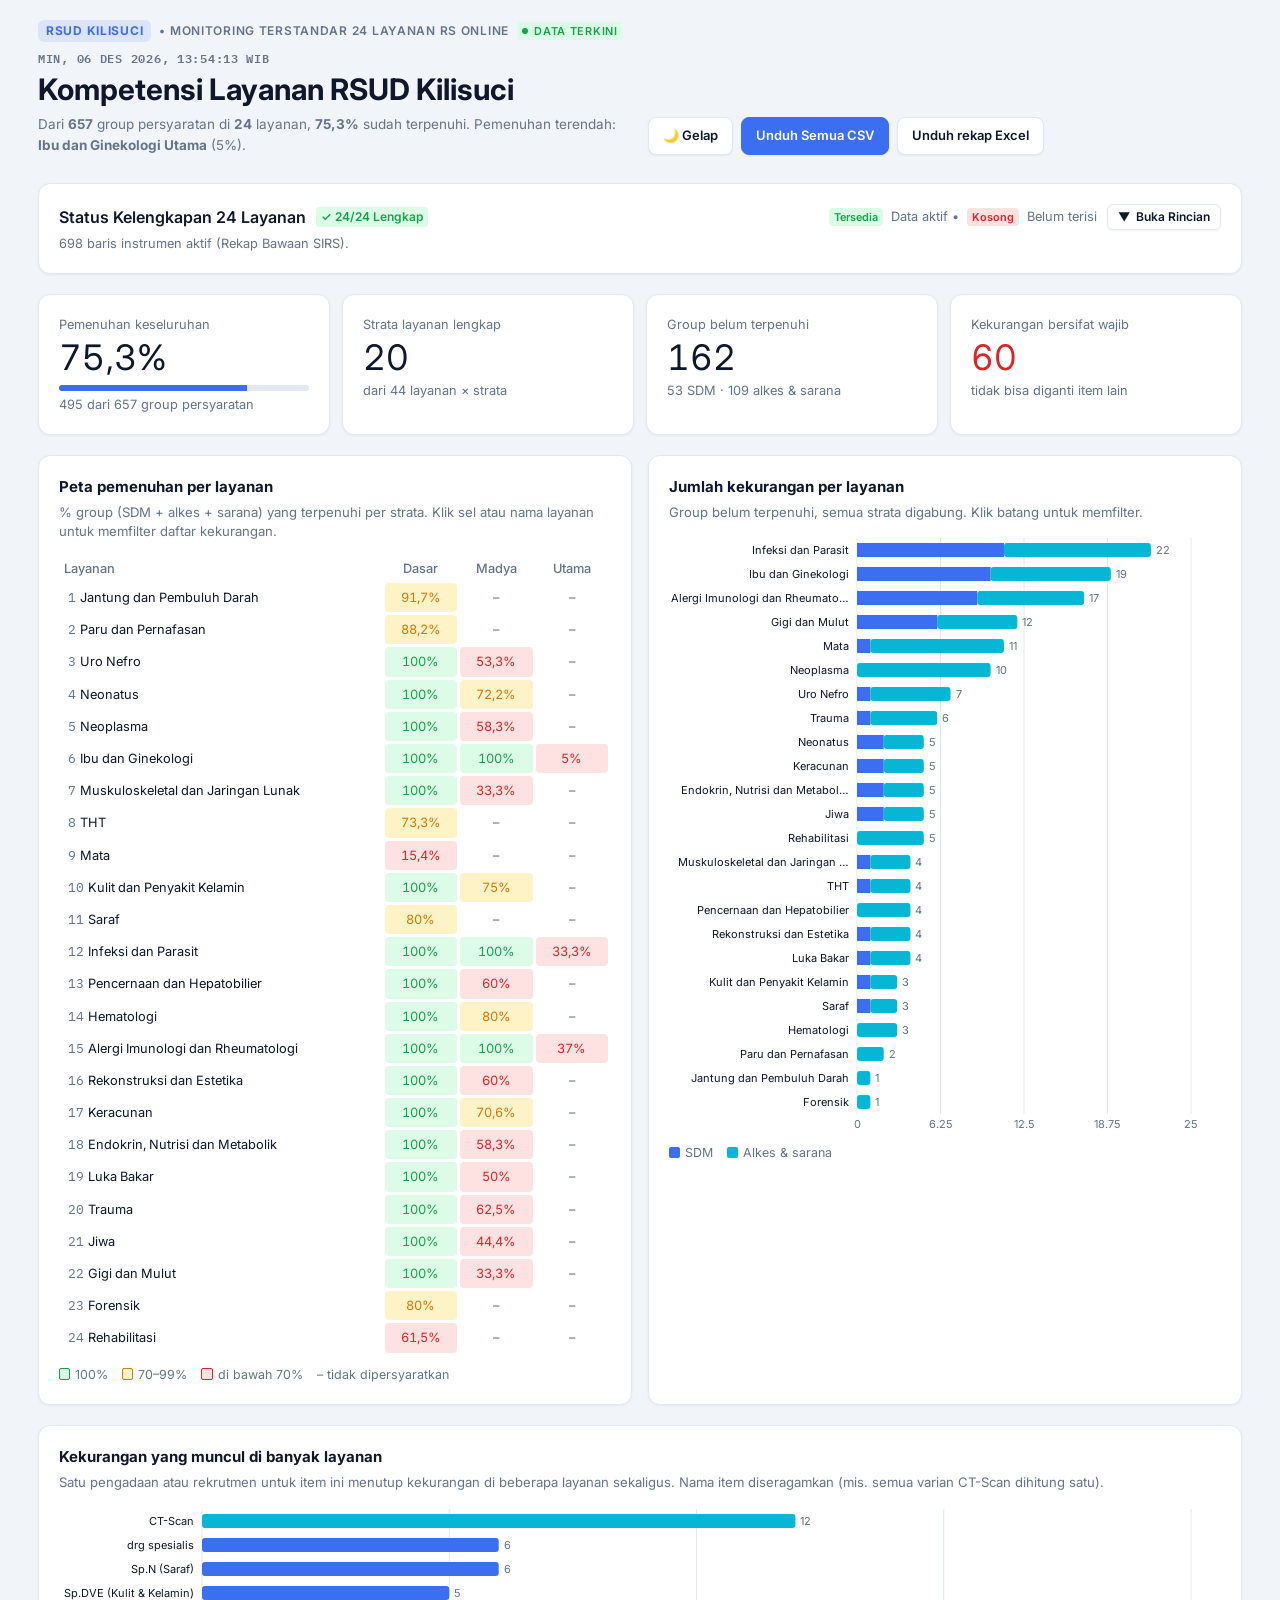
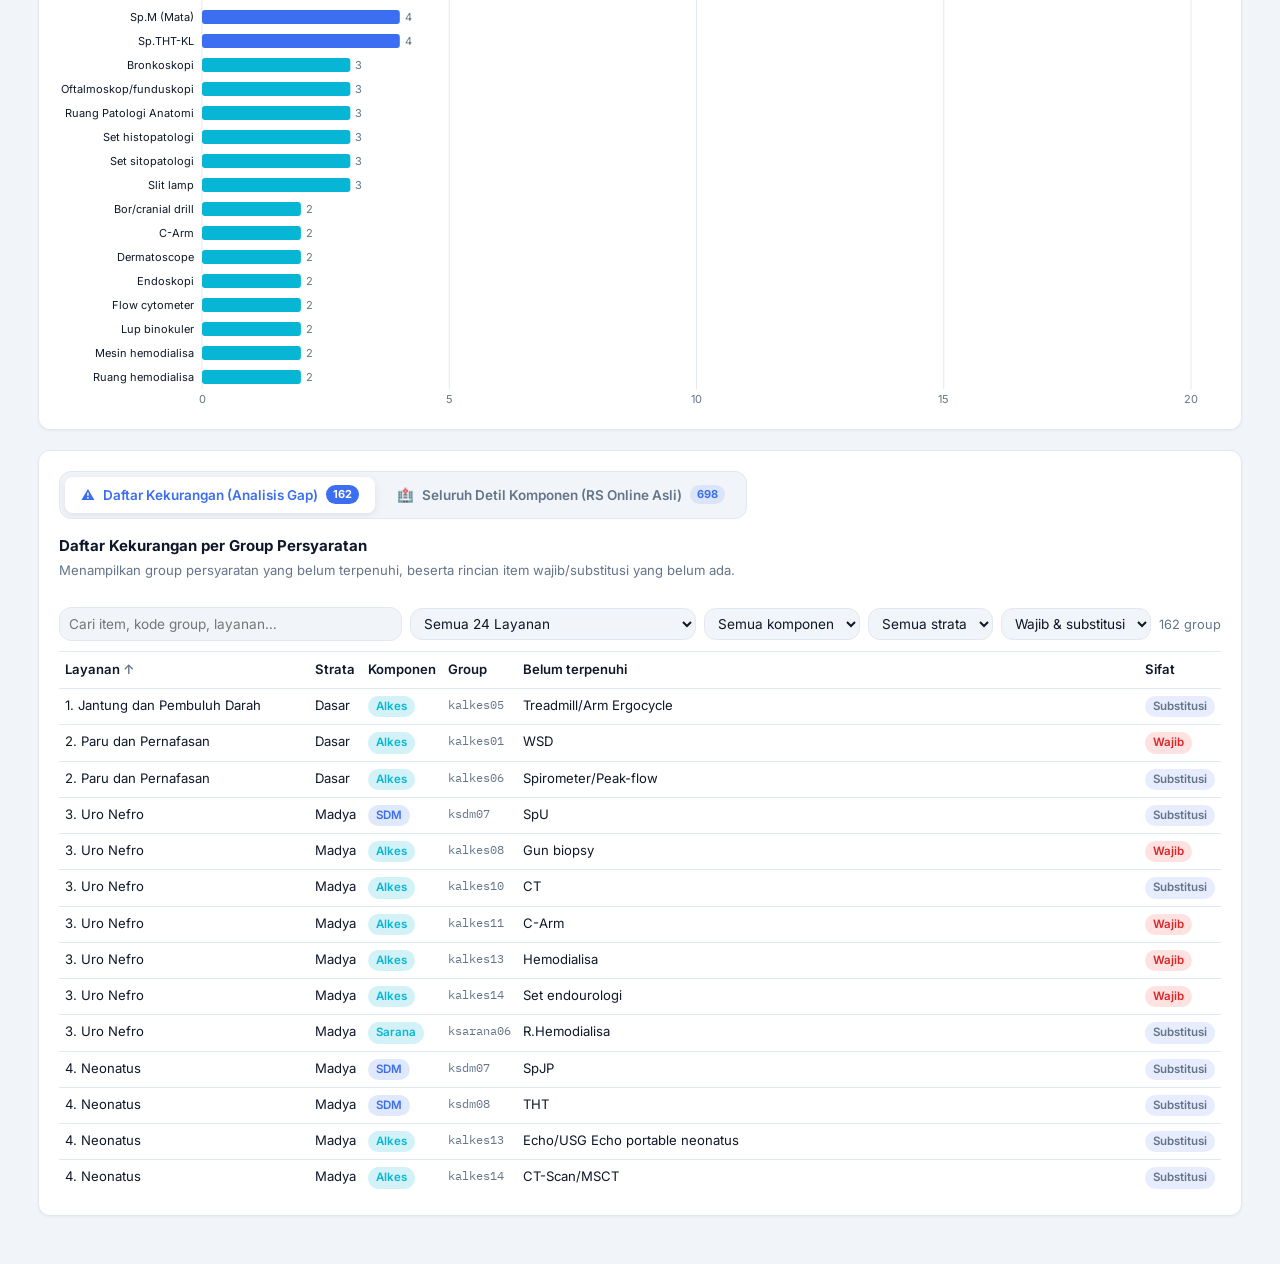
==== commit a7020736: "Add Open Graph" ====
--- a/index.html
+++ b/index.html
@@ -4,9 +4,30 @@
 <head>
   <meta charset="utf-8">
   <meta name="viewport" content="width=device-width, initial-scale=1, viewport-fit=cover">
+  <meta name="description" content="Monitoring kompetensi layanan RSUD Kilisuci — data SDM dan alat kesehatan real-time, terintegrasi SIRS Online Kemenkes.">
+  <meta name="theme-color" content="#3b6ef0">
   <title>Kompetensi Layanan RSUD Kilisuci</title>
   <link rel="icon" type="image/svg+xml"
-    href="data:image/svg+xml,%3Csvg xmlns='http://www.w3.org/2000/svg' viewBox='0 0 32 32'%3E%3Crect width='32' height='32' rx='8' fill='%230d6b5a'/%3E%3Cpath d='M14 8h4v6h6v4h-6v6h-4v-6H8v-4h6z' fill='%23ffffff'/%3E%3C/svg%3E">
+    href="data:image/svg+xml,%3Csvg xmlns='http://www.w3.org/2000/svg' viewBox='0 0 32 32'%3E%3Crect width='32' height='32' rx='8' fill='%233b6ef0'/%3E%3Cpath d='M14 8h4v6h6v4h-6v6h-4v-6H8v-4h6z' fill='%23ffffff'/%3E%3C/svg%3E">
+  <link rel="apple-touch-icon" href="https://kompetensi.rsudkilisuci.web.id/assets/img/og-image.png">
+
+  <!-- ─── Open Graph / WhatsApp / Facebook ──────────────────────────────── -->
+  <meta property="og:title" content="Kompetensi Layanan RSUD Kilisuci">
+  <meta property="og:description" content="Monitoring kompetensi layanan RSUD Kilisuci — data SDM dan alat kesehatan real-time, terintegrasi SIRS Online Kemenkes.">
+  <meta property="og:type" content="website">
+  <meta property="og:site_name" content="Kompetensi RS">
+  <meta property="og:url" content="https://kompetensi.rsudkilisuci.web.id/static-dashboard/">
+  <meta property="og:image" content="https://kompetensi.rsudkilisuci.web.id/assets/img/og-image.png">
+  <meta property="og:image:width" content="1200">
+  <meta property="og:image:height" content="630">
+  <meta property="og:image:alt" content="Kompetensi Layanan RSUD Kilisuci">
+  <meta property="og:locale" content="id_ID">
+
+  <!-- ─── Twitter Card ─────────────────────────────────────────────────── -->
+  <meta name="twitter:card" content="summary_large_image">
+  <meta name="twitter:title" content="Kompetensi Layanan RSUD Kilisuci">
+  <meta name="twitter:description" content="Monitoring kompetensi layanan RSUD Kilisuci — data SDM dan alat kesehatan real-time.">
+  <meta name="twitter:image" content="https://kompetensi.rsudkilisuci.web.id/assets/img/og-image.png">
   <link rel="preconnect" href="https://fonts.googleapis.com">
   <link rel="stylesheet"
     href="https://fonts.googleapis.com/css2?family=Inter:wght@400;500;600;700&family=IBM+Plex+Mono:wght@400;500&display=swap">
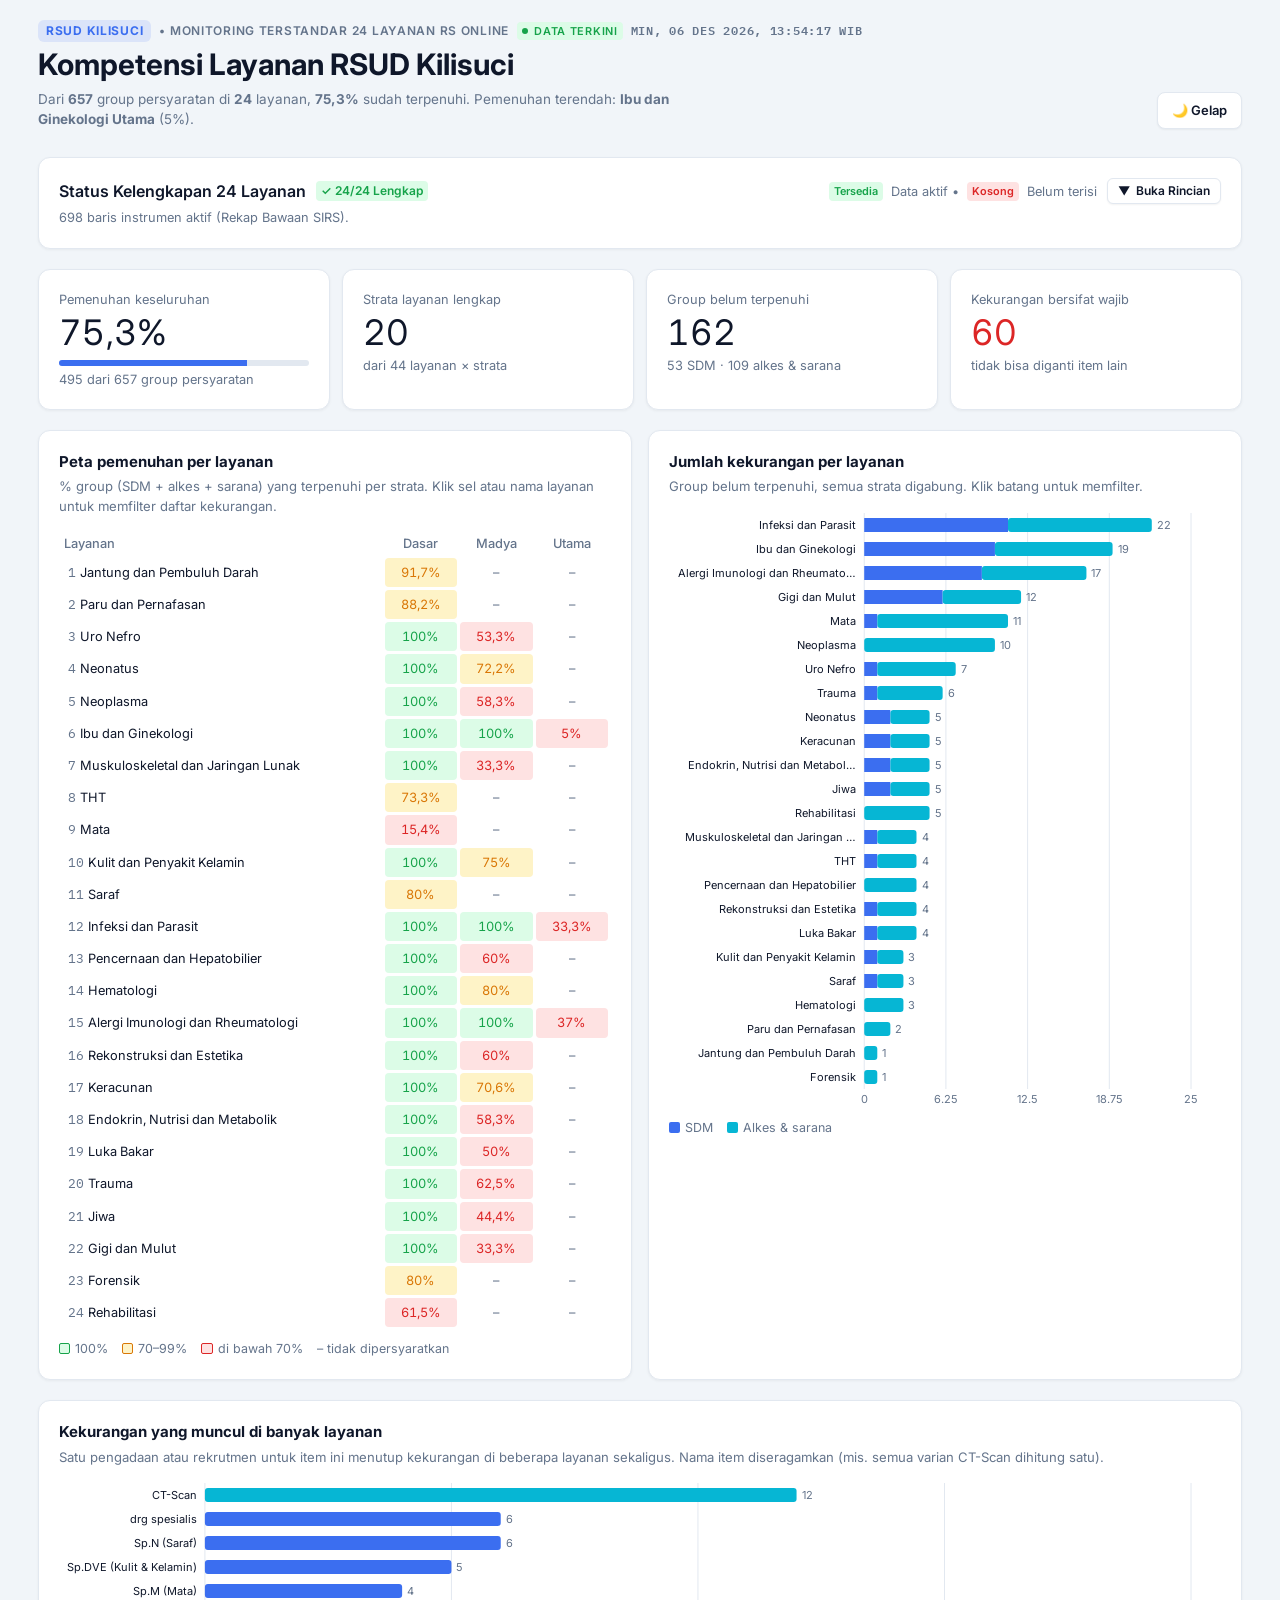
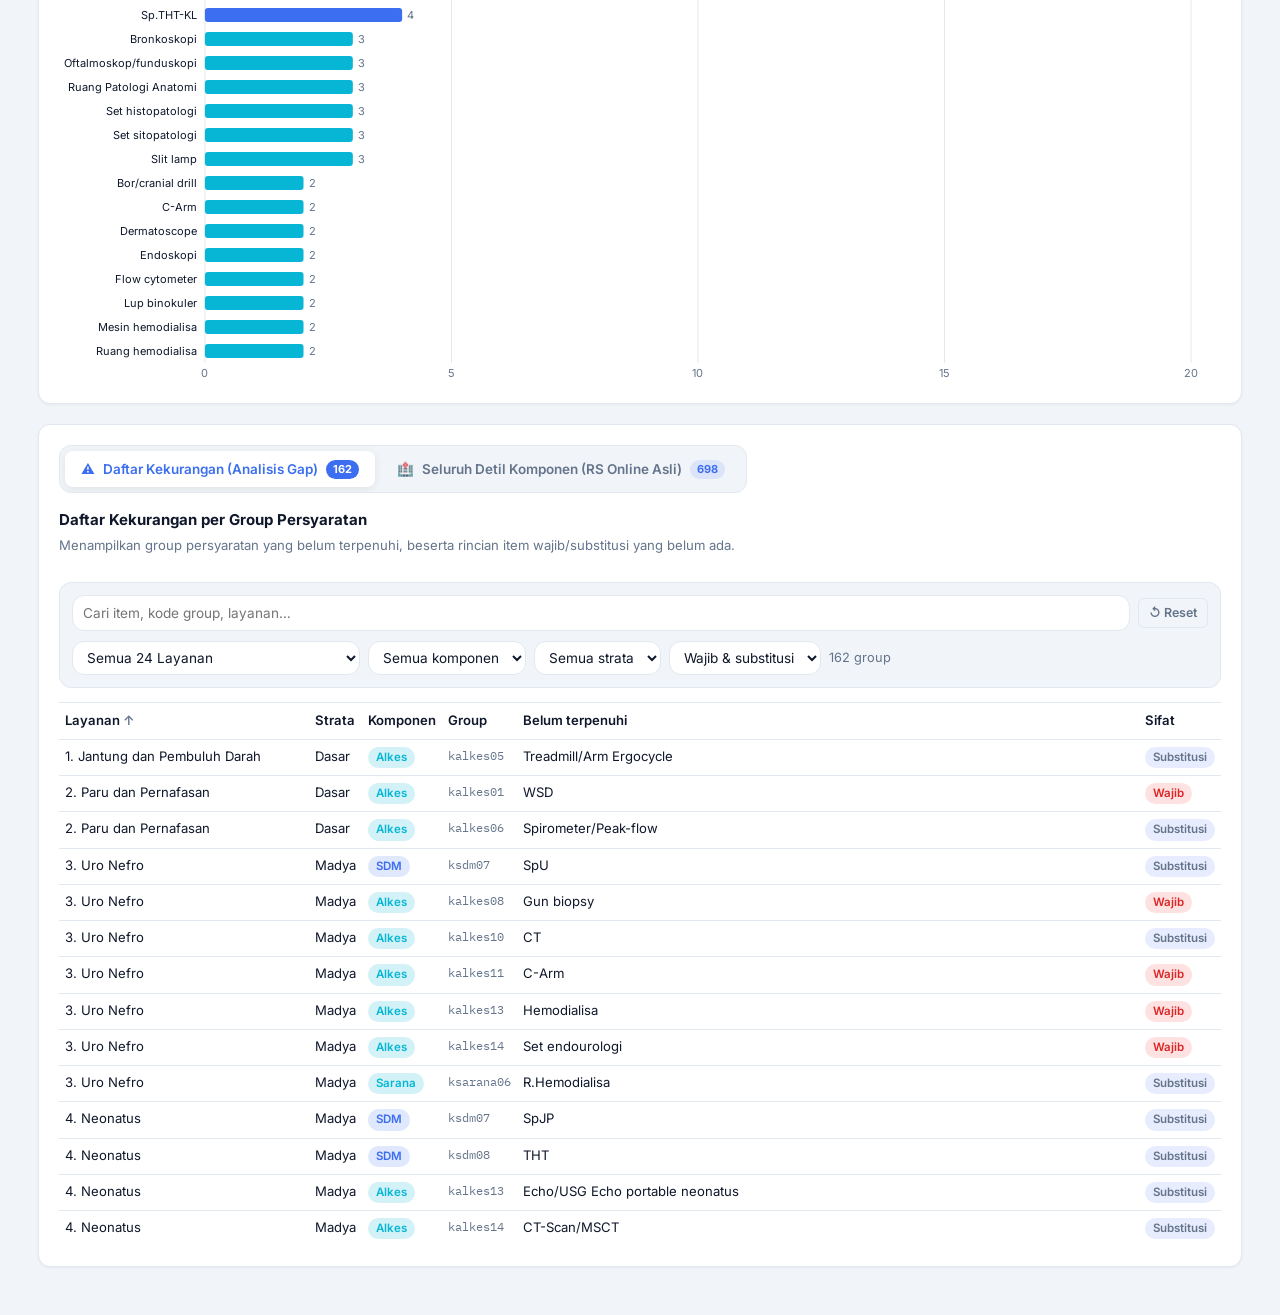
==== commit 793a2573: "Update layout public static view" ====
--- a/index.html
+++ b/index.html
@@ -52,9 +52,6 @@
       <div class="actions">
         <button class="btn" id="btn-theme" type="button" title="Ganti mode tema (Terang / Gelap / Sistem)">🌓
           Tema</button>
-        <button class="btn primary" id="btn-all-csv" type="button" title="Unduh semua 24 layanan dalam format CSV">Unduh
-          Semua CSV</button>
-        <button class="btn" id="btn-xlsx" type="button">Unduh rekap Excel</button>
       </div>
     </header>
 
@@ -156,30 +153,35 @@
               yang belum ada.</p>
           </div>
         </div>
-        <div class="tools">
-          <input type="search" id="q" placeholder="Cari item, kode group, layanan…" aria-label="Cari kekurangan">
-          <select id="f-layanan" aria-label="Pilih Layanan">
-            <option value="">Semua 24 Layanan</option>
-          </select>
-          <select id="f-komp" aria-label="Komponen">
-            <option value="">Semua komponen</option>
-            <option value="SDM">SDM</option>
-            <option value="Alkes">Alkes &amp; sarana</option>
-          </select>
-          <select id="f-strata" aria-label="Strata">
-            <option value="">Semua strata</option>
-            <option>Dasar</option>
-            <option>Madya</option>
-            <option>Utama</option>
-            <option>Paripurna</option>
-          </select>
-          <select id="f-sifat" aria-label="Sifat">
-            <option value="">Wajib &amp; substitusi</option>
-            <option>Wajib</option>
-            <option>Substitusi</option>
-          </select>
-          <button class="chip" id="picked" type="button" hidden></button>
-          <span class="count" id="count"></span>
+        <div class="filter-bar">
+          <div class="filter-row">
+            <input type="search" class="filter-search" id="q" placeholder="Cari item, kode group, layanan…" aria-label="Cari kekurangan">
+            <button class="btn-reset" id="btn-reset-gap" type="button" title="Reset semua filter">↺ Reset</button>
+          </div>
+          <div class="filter-row">
+            <select id="f-layanan" aria-label="Pilih Layanan">
+              <option value="">Semua 24 Layanan</option>
+            </select>
+            <select id="f-komp" aria-label="Komponen">
+              <option value="">Semua komponen</option>
+              <option value="SDM">SDM</option>
+              <option value="Alkes">Alkes &amp; sarana</option>
+            </select>
+            <select id="f-strata" aria-label="Strata">
+              <option value="">Semua strata</option>
+              <option>Dasar</option>
+              <option>Madya</option>
+              <option>Utama</option>
+              <option>Paripurna</option>
+            </select>
+            <select id="f-sifat" aria-label="Sifat">
+              <option value="">Wajib &amp; substitusi</option>
+              <option>Wajib</option>
+              <option>Substitusi</option>
+            </select>
+            <button class="chip" id="picked" type="button" hidden></button>
+            <span class="count" id="count"></span>
+          </div>
         </div>
         <div class="tbox">
           <table class="gap">
@@ -218,34 +220,39 @@
         </div>
 
         <!-- Advanced Filter Toolbar -->
-        <div class="tools all-tools">
-          <input type="search" id="all-q" placeholder="Cari nama komponen, kode, kelompok, group..."
-            aria-label="Cari seluruh komponen" style="flex:1 1 18rem;">
-          <select id="all-f-layanan" aria-label="Pilih Layanan">
-            <option value="">Semua 24 Layanan</option>
-          </select>
-          <select id="all-f-komp" aria-label="Komponen">
-            <option value="">Semua Komponen</option>
-            <option value="SDM">SDM</option>
-            <option value="Alkes">Alkes &amp; Sarana</option>
-          </select>
-          <select id="all-f-strata" aria-label="Strata">
-            <option value="">Semua Strata</option>
-            <option value="Dasar">Dasar</option>
-            <option value="Madya">Madya</option>
-            <option value="Utama">Utama</option>
-            <option value="Paripurna">Paripurna</option>
-          </select>
-          <select id="all-f-status" aria-label="Status Sifat">
-            <option value="">Semua Status</option>
-            <option value="Wajib">Wajib</option>
-            <option value="Substitusi">Substitusi</option>
-          </select>
-          <select id="all-f-kondisi" aria-label="Kondisi Pemenuhan">
-            <option value="">Semua Kondisi</option>
-            <option value="ada">Terpenuhi (Jumlah &gt; 0)</option>
-            <option value="kosong">Belum Ada (Jumlah = 0)</option>
-          </select>
+        <div class="filter-bar">
+          <div class="filter-row">
+            <input type="search" class="filter-search" id="all-q" placeholder="Cari nama komponen, kode, kelompok, group..."
+              aria-label="Cari seluruh komponen">
+            <button class="btn-reset" id="btn-reset-all" type="button" title="Reset semua filter">↺ Reset</button>
+          </div>
+          <div class="filter-row">
+            <select id="all-f-layanan" aria-label="Pilih Layanan">
+              <option value="">Semua 24 Layanan</option>
+            </select>
+            <select id="all-f-komp" aria-label="Komponen">
+              <option value="">Semua Komponen</option>
+              <option value="SDM">SDM</option>
+              <option value="Alkes">Alkes &amp; Sarana</option>
+            </select>
+            <select id="all-f-strata" aria-label="Strata">
+              <option value="">Semua Strata</option>
+              <option value="Dasar">Dasar</option>
+              <option value="Madya">Madya</option>
+              <option value="Utama">Utama</option>
+              <option value="Paripurna">Paripurna</option>
+            </select>
+            <select id="all-f-status" aria-label="Status Sifat">
+              <option value="">Semua Status</option>
+              <option value="Wajib">Wajib</option>
+              <option value="Substitusi">Substitusi</option>
+            </select>
+            <select id="all-f-kondisi" aria-label="Kondisi Pemenuhan">
+              <option value="">Semua Kondisi</option>
+              <option value="ada">Terpenuhi (Jumlah &gt; 0)</option>
+              <option value="kosong">Belum Ada (Jumlah = 0)</option>
+            </select>
+          </div>
         </div>
 
         <!-- RS Online Styled Table -->
@@ -295,7 +302,6 @@
   </div>
   <div class="toast" id="toast" hidden></div>
   <script src="vendor/papaparse.min.js"></script>
-  <script src="vendor/exceljs.min.js"></script>
   <script src="data/seed.js"></script>
   <script src="assets/app.js"></script>
 </body>
--- a/assets/app.css
+++ b/assets/app.css
@@ -64,6 +64,7 @@
 body.in-iframe .wrap { padding-top: 14px; }
 .head { display: flex; flex-wrap: wrap; gap: 16px; align-items: flex-end; justify-content: space-between; padding-bottom: 8px; }
 .head > div { min-width: 0; flex: 1 1 28rem; }
+.head > .actions { flex: 0 0 auto; }
 .actions { display: flex; flex-wrap: wrap; gap: 8px; align-items: center; }
 button, a.btn { font: inherit; cursor: pointer; text-decoration: none; }
 .btn { border: 1px solid var(--line); background: var(--panel); color: var(--fg); border-radius: 8px; padding: 8px 14px; font-weight: 600; font-size: 13px; display: inline-flex; align-items: center; gap: 6px; box-shadow: 0 1px 2px rgba(0,0,0,0.05); transition: background 0.15s, border-color 0.15s; }
@@ -127,12 +128,18 @@
 .tip { position: absolute; pointer-events: none; background: var(--panel); border: 1px solid var(--line); border-radius: 6px; box-shadow: 0 6px 20px rgb(0 0 0 / .12); padding: 6px 9px; font-size: .78rem; z-index: 3; max-width: 22rem; white-space: normal; }
 .tip .t { color: var(--muted); margin-bottom: 2px; }
 .tip i { display: inline-block; width: .6rem; height: .6rem; border-radius: 2px; margin-right: 5px; }
-/* table */
-.tools { display: flex; flex-wrap: wrap; gap: 8px; align-items: center; margin-bottom: 10px; }
-.tools input, .tools select { font: inherit; font-size: .85rem; padding: 6px 9px; border: 1px solid var(--line); border-radius: var(--r); background: var(--bg); color: var(--fg); }
-.tools input { flex: 1 1 14rem; min-width: 0; }
+/* filter toolbar */
+.filter-bar { background: var(--bg); border: 1px solid var(--line); border-radius: var(--r); padding: 12px; margin-bottom: 14px; display: flex; flex-direction: column; gap: 10px; }
+.filter-row { display: flex; flex-wrap: wrap; gap: 8px; align-items: center; }
+.filter-row select, .filter-search { font: inherit; font-size: .85rem; padding: 7px 10px; border: 1px solid var(--line); border-radius: var(--r); background: var(--panel); color: var(--fg); }
+.filter-row select { cursor: pointer; transition: border-color 0.15s; }
+.filter-row select:hover { border-color: var(--primary); }
+.filter-search { flex: 1 1 16rem; min-width: 0; }
+.filter-search:focus, .filter-row select:focus { outline: 2px solid var(--primary); outline-offset: -1px; border-color: var(--primary); }
 .chip { font: inherit; font-size: .78rem; border: 1px solid var(--accent); color: var(--accent); background: var(--accent-soft); border-radius: 999px; padding: 3px 10px; }
 .count { font-size: .8rem; color: var(--muted); }
+.btn-reset { font: inherit; font-size: .78rem; border: 1px solid var(--line); color: var(--muted); background: var(--bg); border-radius: 6px; padding: 5px 10px; font-weight: 600; cursor: pointer; display: inline-flex; align-items: center; gap: 4px; transition: all 0.15s; white-space: nowrap; }
+.btn-reset:hover { border-color: var(--bad); color: var(--bad); background: var(--bad-bg); }
 .tbox { max-height: 34rem; overflow: auto; border-top: 1px solid var(--line); }
 table.gap { width: 100%; border-collapse: collapse; font-size: .82rem; }
 table.gap th { position: sticky; top: 0; background: var(--panel); text-align: left; padding: 8px 6px; border-bottom: 1px solid var(--line); font-weight: 600; white-space: nowrap; }
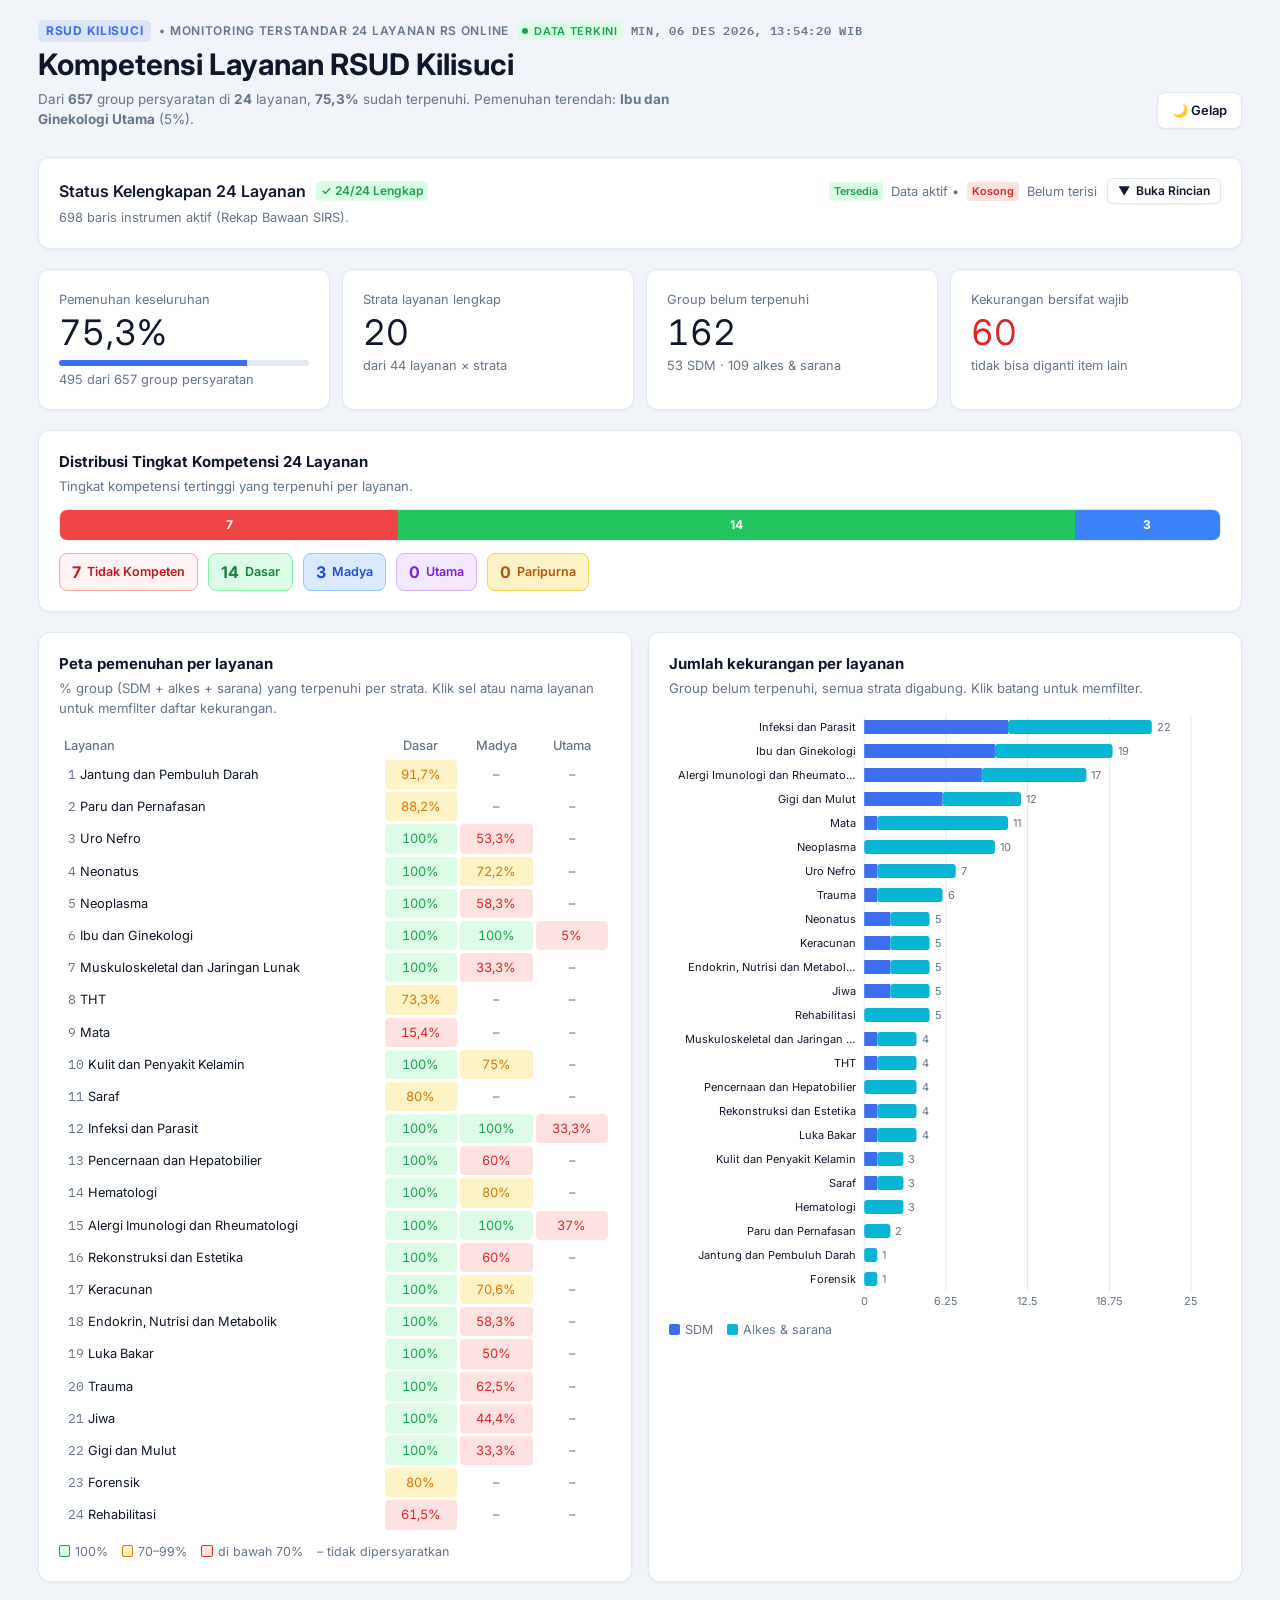
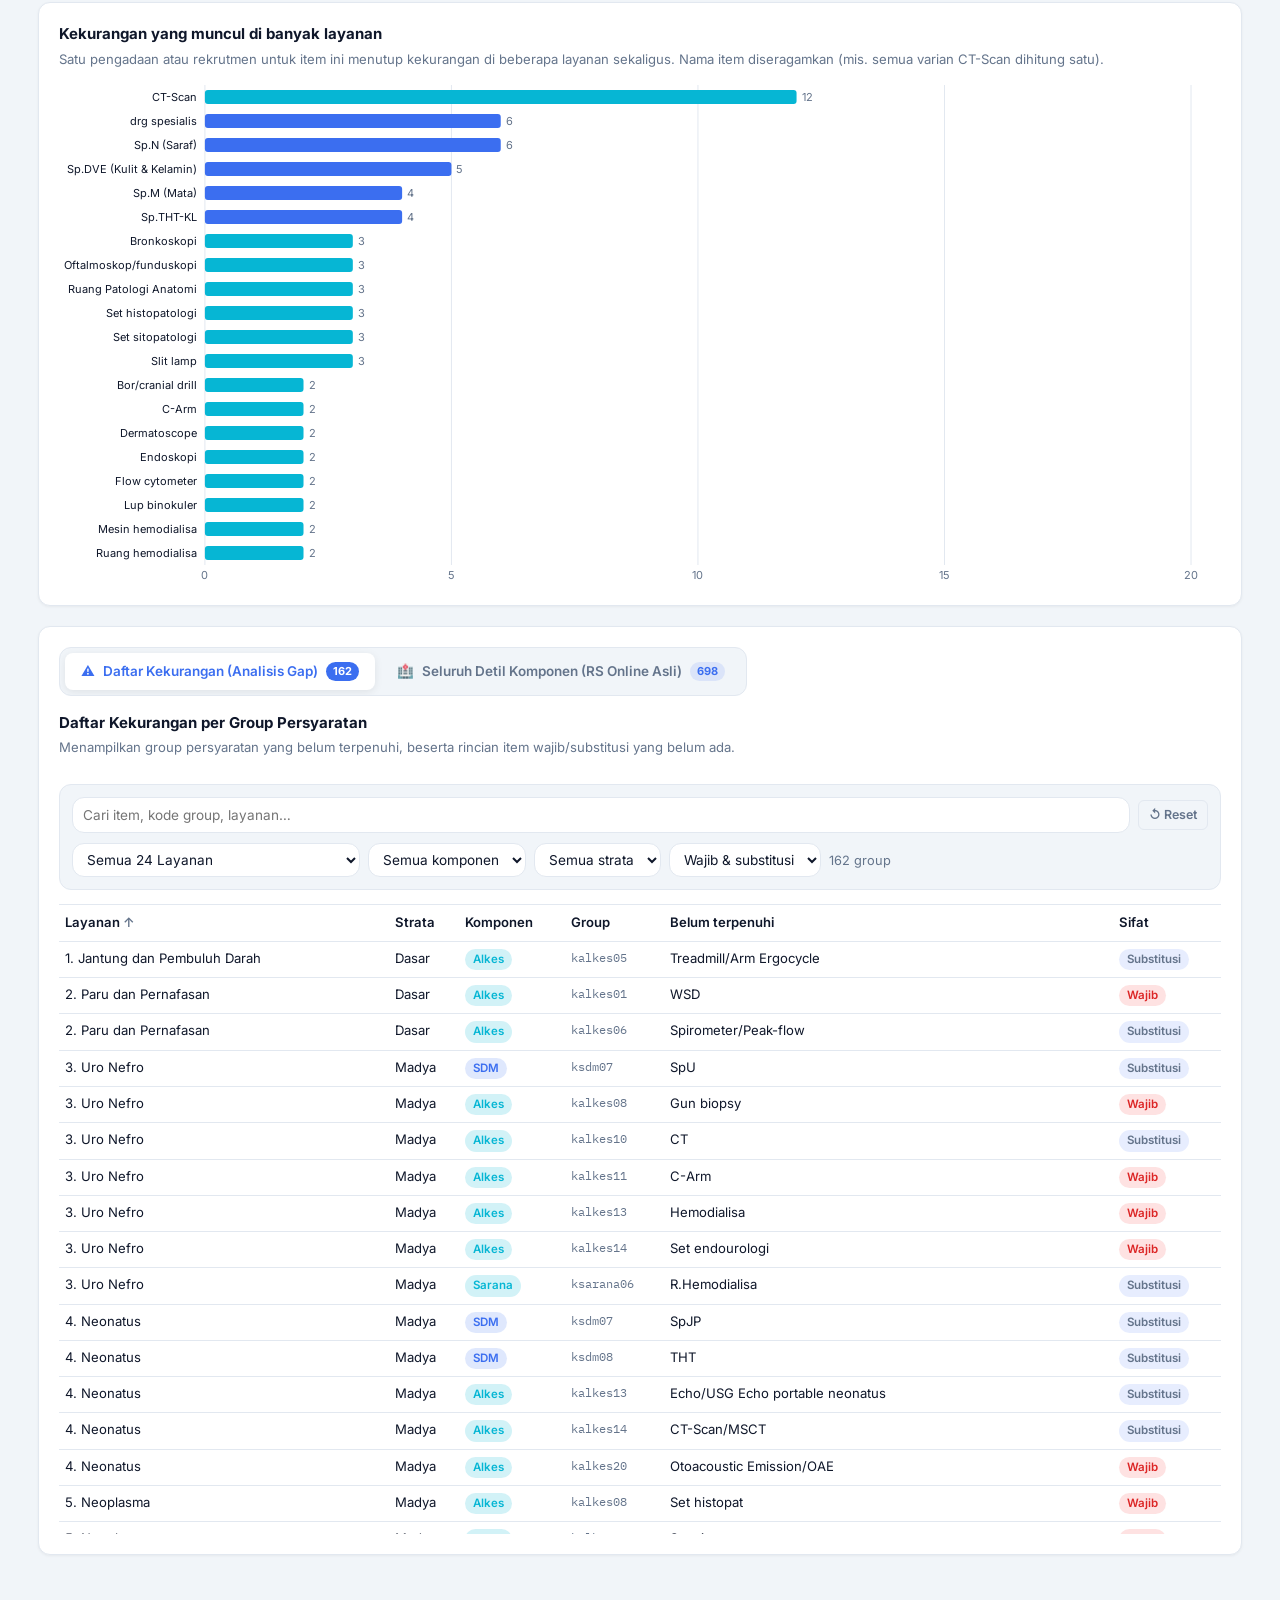
==== commit d6881453: "Update layout public static view Update view strata summary" ====
--- a/index.html
+++ b/index.html
@@ -99,6 +99,25 @@
         <div class="lbl">Kekurangan bersifat wajib</div>
         <div class="big" id="k-wajib">–</div>
         <div class="sub">tidak bisa diganti item lain</div>
+      </div>
+    </section>
+
+    <section class="card" id="strata-summary">
+      <h2>Distribusi Tingkat Kompetensi 24 Layanan</h2>
+      <p class="note">Tingkat kompetensi tertinggi yang terpenuhi per layanan.</p>
+      <div class="strata-bar">
+        <div class="strata-seg seg-none" id="seg-none"></div>
+        <div class="strata-seg seg-dasar" id="seg-dasar"></div>
+        <div class="strata-seg seg-madya" id="seg-madya"></div>
+        <div class="strata-seg seg-utama" id="seg-utama"></div>
+        <div class="strata-seg seg-paripurna" id="seg-paripurna"></div>
+      </div>
+      <div class="strata-pills">
+        <span class="strata-pill seg-none"><b id="cnt-none">0</b> Tidak Kompeten</span>
+        <span class="strata-pill seg-dasar"><b id="cnt-dasar">0</b> Dasar</span>
+        <span class="strata-pill seg-madya"><b id="cnt-madya">0</b> Madya</span>
+        <span class="strata-pill seg-utama"><b id="cnt-utama">0</b> Utama</span>
+        <span class="strata-pill seg-paripurna"><b id="cnt-paripurna">0</b> Paripurna</span>
       </div>
     </section>
 
@@ -191,7 +210,7 @@
                 <th data-k="strata"><button type="button">Strata</button></th>
                 <th data-k="komponen"><button type="button">Komponen</button></th>
                 <th data-k="group" class="hide-sm"><button type="button">Group</button></th>
-                <th data-k="kurang"><button type="button">Belum terpenuhi</button></th>
+                <th data-k="kurang" class="col-kurang"><button type="button">Belum terpenuhi</button></th>
                 <th data-k="sifat"><button type="button">Sifat</button></th>
               </tr>
             </thead>
@@ -256,7 +275,7 @@
         </div>
 
         <!-- RS Online Styled Table -->
-        <div class="tbox" style="max-height: 42rem;">
+        <div class="tbox">
           <table class="gap tbl-rsonline">
             <thead>
               <tr>
--- a/assets/app.css
+++ b/assets/app.css
@@ -102,6 +102,33 @@
 .kpi.bad .big { color: var(--bad); }
 .meter { height: 6px; border-radius: 3px; background: var(--line); margin-top: 8px; overflow: hidden; }
 .meter i { display: block; height: 100%; background: var(--accent); }
+
+/* ─── Strata Summary Bar ────────────────────────────────────────────────── */
+.strata-bar { display: flex; height: 32px; border-radius: 8px; overflow: hidden; margin-bottom: 12px; border: 1px solid var(--line); }
+.strata-seg { display: flex; align-items: center; justify-content: center; font-size: 12px; font-weight: 700; color: #fff; transition: width 0.3s ease; min-width: 0; overflow: hidden; }
+.seg-none { background: #ef4444; }
+.seg-dasar { background: #22c55e; }
+.seg-madya { background: #3b82f6; }
+.seg-utama { background: #a855f7; }
+.seg-paripurna { background: #f59e0b; }
+.strata-pills { display: flex; flex-wrap: wrap; gap: 10px; }
+.strata-pill { display: inline-flex; align-items: center; gap: 6px; font-size: 12.5px; padding: 6px 12px; border-radius: 8px; font-weight: 600; border: 1px solid var(--line); }
+.strata-pill b { font-size: 16px; font-weight: 700; }
+.strata-pill.seg-none { background: #fef2f2; color: #b91c1c; border-color: #fca5a5; }
+.strata-pill.seg-dasar { background: #dcfce7; color: #15803d; border-color: #86efac; }
+.strata-pill.seg-madya { background: #dbeafe; color: #1d4ed8; border-color: #93c5fd; }
+.strata-pill.seg-utama { background: #f3e8ff; color: #7e22ce; border-color: #d8b4fe; }
+.strata-pill.seg-paripurna { background: #fef3c7; color: #b45309; border-color: #fcd34d; }
+:root[data-theme="dark"] .strata-pill.seg-none { background: rgba(239,68,68,0.15); border-color: rgba(239,68,68,0.35); }
+:root[data-theme="dark"] .strata-pill.seg-dasar { background: rgba(34,197,94,0.15); border-color: rgba(34,197,94,0.35); }
+:root[data-theme="dark"] .strata-pill.seg-madya { background: rgba(59,130,246,0.15); border-color: rgba(59,130,246,0.35); }
+:root[data-theme="dark"] .strata-pill.seg-utama { background: rgba(168,85,247,0.15); border-color: rgba(168,85,247,0.35); }
+:root[data-theme="dark"] .strata-pill.seg-paripurna { background: rgba(245,158,11,0.15); border-color: rgba(245,158,11,0.35); }
+:root[data-theme="dark"] .seg-none { background: #f87171; }
+:root[data-theme="dark"] .seg-dasar { background: #4ade80; }
+:root[data-theme="dark"] .seg-madya { background: #60a5fa; }
+:root[data-theme="dark"] .seg-utama { background: #c084fc; }
+:root[data-theme="dark"] .seg-paripurna { background: #fbbf24; }
 .two { display: grid; grid-template-columns: repeat(auto-fit, minmax(min(100%, 30rem), 1fr)); gap: 16px; }
 /* matrix */
 .mx-box { overflow-x: auto; }
@@ -140,7 +167,7 @@
 .count { font-size: .8rem; color: var(--muted); }
 .btn-reset { font: inherit; font-size: .78rem; border: 1px solid var(--line); color: var(--muted); background: var(--bg); border-radius: 6px; padding: 5px 10px; font-weight: 600; cursor: pointer; display: inline-flex; align-items: center; gap: 4px; transition: all 0.15s; white-space: nowrap; }
 .btn-reset:hover { border-color: var(--bad); color: var(--bad); background: var(--bad-bg); }
-.tbox { max-height: 34rem; overflow: auto; border-top: 1px solid var(--line); }
+.tbox { overflow: auto; border-top: 1px solid var(--line); min-height: 45vh; max-height: 70vh; }
 table.gap { width: 100%; border-collapse: collapse; font-size: .82rem; }
 table.gap th { position: sticky; top: 0; background: var(--panel); text-align: left; padding: 8px 6px; border-bottom: 1px solid var(--line); font-weight: 600; white-space: nowrap; }
 table.gap th button { all: unset; cursor: pointer; }
@@ -148,6 +175,11 @@
 table.gap th[aria-sort="descending"] button::after { content: " ↓"; color: var(--muted); }
 table.gap td { padding: 7px 6px; border-bottom: 1px solid var(--line); vertical-align: top; }
 td.code { font-family: var(--f-mono); font-size: .76rem; color: var(--muted); white-space: nowrap; }
+.kurang-cell { display: inline; }
+.col-kurang { max-width: 340px; }
+.col-kurang > div, .col-kurang > .kurang-cell { max-width: 100%; word-break: break-word; overflow-wrap: break-word; }
+.expand-toggle { font: inherit; font-size: .78rem; color: var(--primary); background: none; border: none; cursor: pointer; padding: 0; font-weight: 600; transition: opacity 0.1s; }
+.expand-toggle:hover { opacity: 0.7; text-decoration: underline; }
 .pill { display: inline-block; font-size: .72rem; font-weight: 600; padding: 2px 8px; border-radius: 999px; }
 .pill.w { background: var(--bad-bg); color: var(--bad); }
 .pill.s { background: var(--accent-soft); color: var(--muted); }
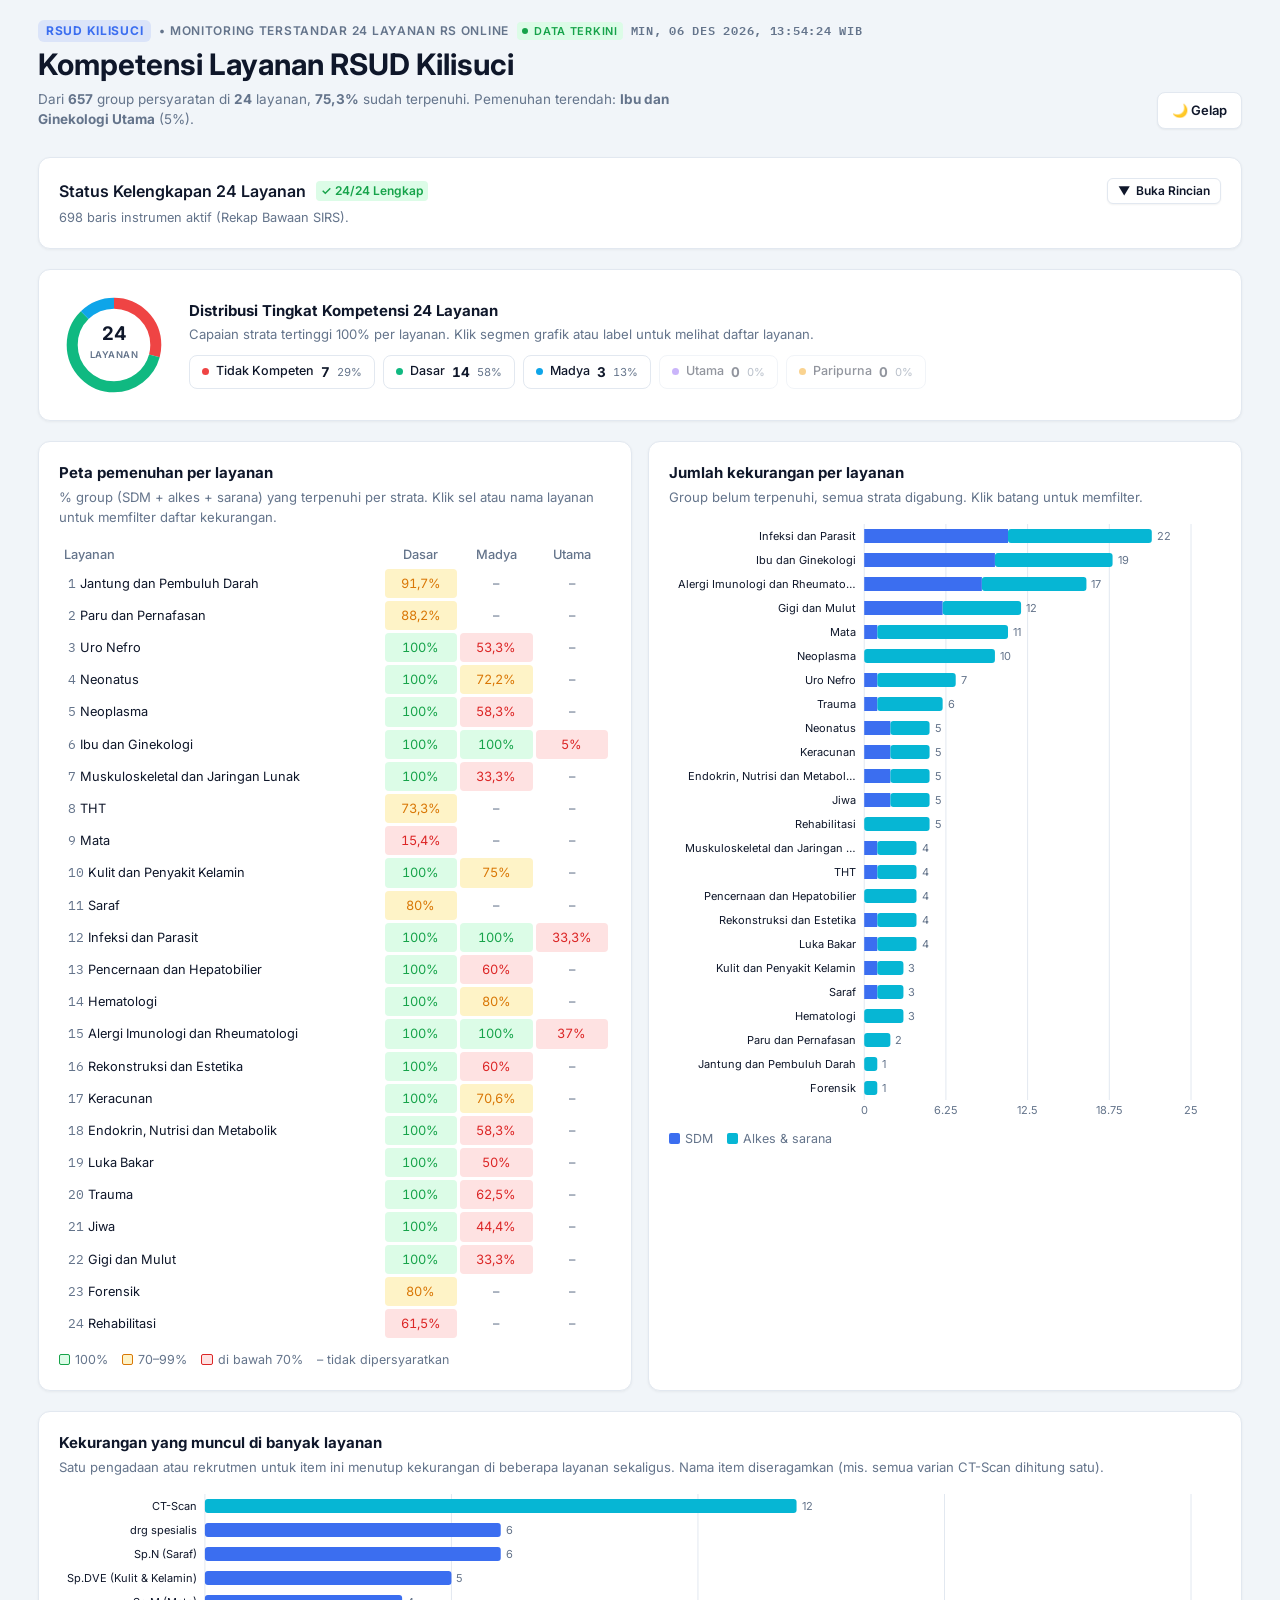
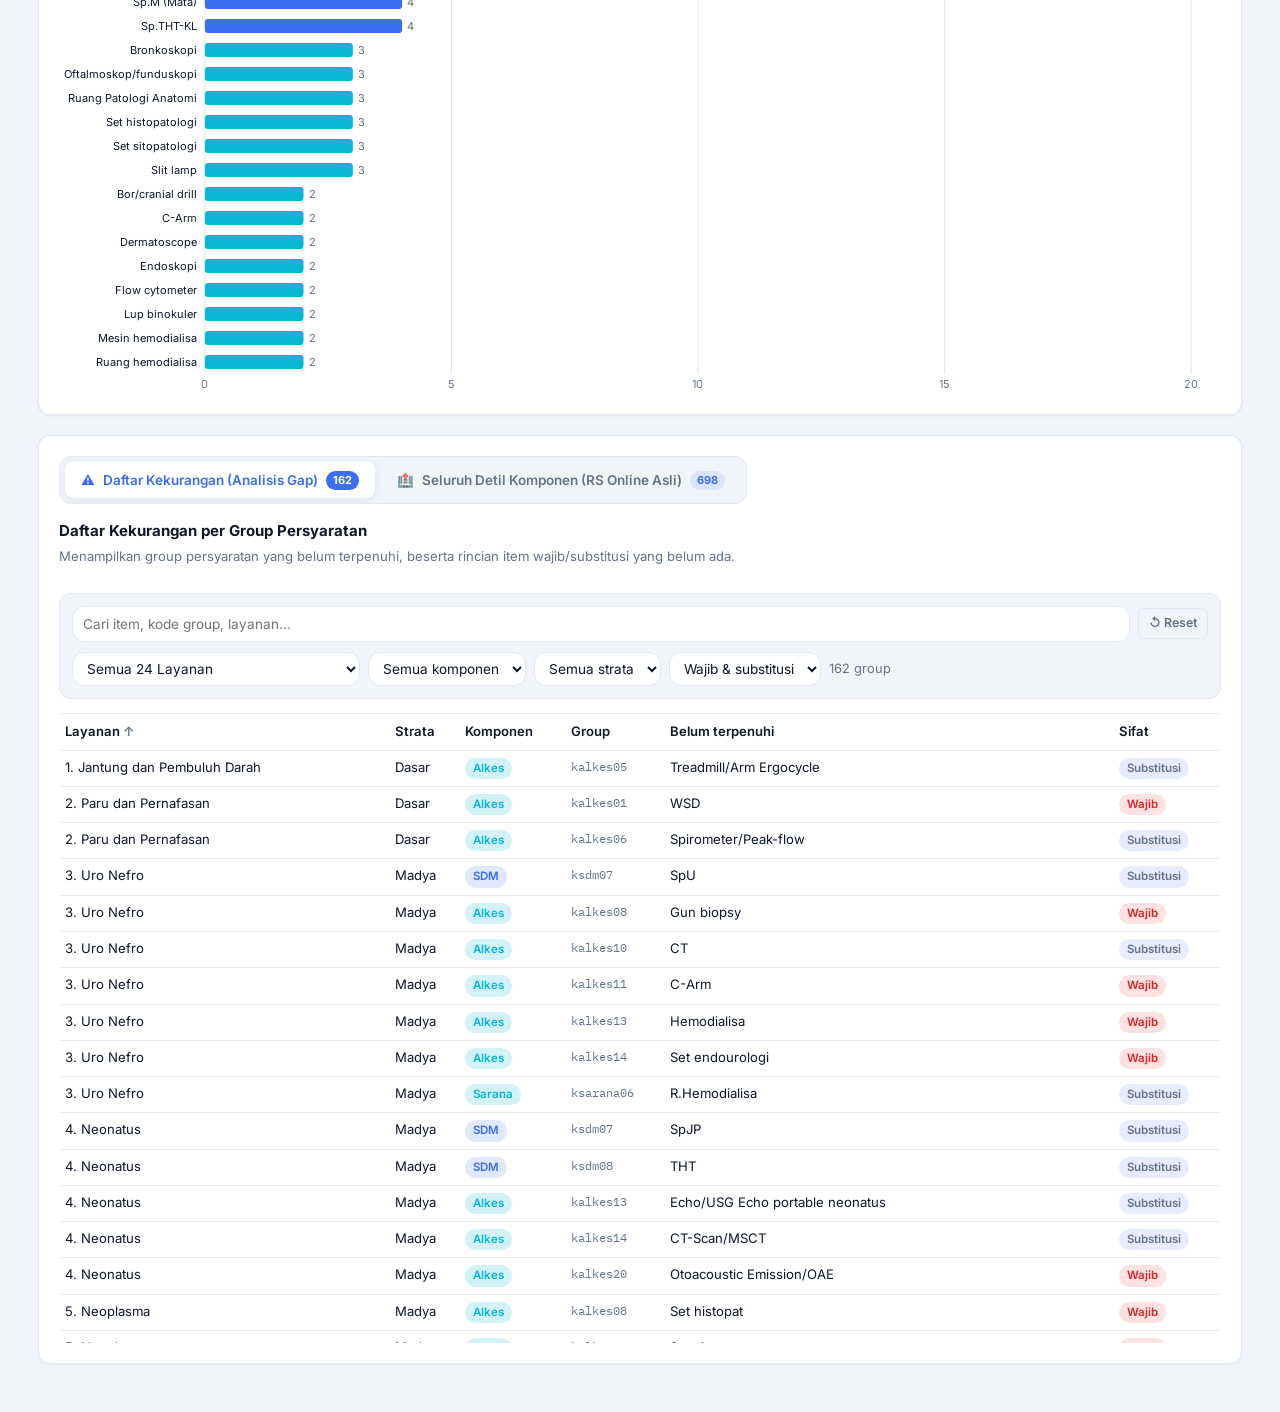
==== commit ce846c5a: "Update Optimasi tampilan public view" ====
--- a/index.html
+++ b/index.html
@@ -31,7 +31,7 @@
   <link rel="preconnect" href="https://fonts.googleapis.com">
   <link rel="stylesheet"
     href="https://fonts.googleapis.com/css2?family=Inter:wght@400;500;600;700&family=IBM+Plex+Mono:wght@400;500&display=swap">
-  <link rel="stylesheet" href="assets/app.css">
+  <link rel="stylesheet" href="assets/app.css?v=20261017_2355">
 </head>
 
 <body>
@@ -62,63 +62,102 @@
           <h2 style="margin:0; font-size:1rem; font-weight:600;">Status Kelengkapan 24 Layanan</h2>
           <span id="data-status-badge" class="tag on" style="display:inline-flex; align-items:center; gap:4px; font-size:0.75rem;">Memuat...</span>
         </div>
-        <div style="display:flex; align-items:center; gap:10px;">
-          <div style="font-size:0.8rem; color:var(--muted); display:flex; align-items:center; gap:8px;">
-            <span class="tag on">Tersedia</span> Data aktif &bull; <span class="tag off">Kosong</span> Belum terisi
-          </div>
+        <div>
           <button type="button" id="data-toggle-btn" class="btn" style="padding:3px 10px; font-size:0.75rem; border-radius:6px;">
             <span id="data-toggle-icon">▼</span> <span id="data-toggle-text">Buka Rincian</span>
           </button>
         </div>
       </div>
       <div class="status-line" id="src-line" style="margin-top:4px;"></div>
-      <div id="data-collapse-body" style="margin-top:12px; display:none;">
+      <div id="data-collapse-body" style="margin-top:14px; display:none;">
+        <!-- KPI Metrics (Moved inside Accordion) -->
+        <div class="kpis" id="kpis" style="margin-bottom:16px;">
+          <div class="card kpi">
+            <div class="lbl">Pemenuhan keseluruhan</div>
+            <div class="big" id="k-pct">–</div>
+            <div class="meter"><i id="k-bar" style="width:0"></i></div>
+            <div class="sub" id="k-pct-sub"></div>
+          </div>
+          <div class="card kpi">
+            <div class="lbl">Strata layanan lengkap</div>
+            <div class="big" id="k-strata">–</div>
+            <div class="sub" id="k-strata-sub"></div>
+          </div>
+          <div class="card kpi">
+            <div class="lbl">Group belum terpenuhi</div>
+            <div class="big" id="k-gap">–</div>
+            <div class="sub" id="k-gap-sub"></div>
+          </div>
+          <div class="card kpi bad">
+            <div class="lbl">Kekurangan bersifat wajib</div>
+            <div class="big" id="k-wajib">–</div>
+            <div class="sub">tidak bisa diganti item lain</div>
+          </div>
+        </div>
+
+        <!-- Legend Moved Inside Expanded Accordion -->
+        <div style="display:flex; justify-content:space-between; align-items:center; flex-wrap:wrap; gap:8px; margin-bottom:10px; font-size:0.8rem; color:var(--muted);">
+          <span>Rincian kelengkapan SDM &amp; Alkes per layanan:</span>
+          <div style="display:flex; align-items:center; gap:8px;">
+            <span class="tag on">Tersedia</span> Data aktif &bull; <span class="tag off">Kosong</span> Belum terisi
+          </div>
+        </div>
+
         <div class="cov" id="cov"></div>
         <ul class="msgs" id="msgs" style="margin-top:10px;"></ul>
       </div>
     </section>
 
-    <section class="kpis" id="kpis">
-      <div class="card kpi">
-        <div class="lbl">Pemenuhan keseluruhan</div>
-        <div class="big" id="k-pct">–</div>
-        <div class="meter"><i id="k-bar" style="width:0"></i></div>
-        <div class="sub" id="k-pct-sub"></div>
-      </div>
-      <div class="card kpi">
-        <div class="lbl">Strata layanan lengkap</div>
-        <div class="big" id="k-strata">–</div>
-        <div class="sub" id="k-strata-sub"></div>
-      </div>
-      <div class="card kpi">
-        <div class="lbl">Group belum terpenuhi</div>
-        <div class="big" id="k-gap">–</div>
-        <div class="sub" id="k-gap-sub"></div>
-      </div>
-      <div class="card kpi bad">
-        <div class="lbl">Kekurangan bersifat wajib</div>
-        <div class="big" id="k-wajib">–</div>
-        <div class="sub">tidak bisa diganti item lain</div>
-      </div>
-    </section>
-
     <section class="card" id="strata-summary">
-      <h2>Distribusi Tingkat Kompetensi 24 Layanan</h2>
-      <p class="note">Tingkat kompetensi tertinggi yang terpenuhi per layanan.</p>
-      <div class="strata-bar">
-        <div class="strata-seg seg-none" id="seg-none"></div>
-        <div class="strata-seg seg-dasar" id="seg-dasar"></div>
-        <div class="strata-seg seg-madya" id="seg-madya"></div>
-        <div class="strata-seg seg-utama" id="seg-utama"></div>
-        <div class="strata-seg seg-paripurna" id="seg-paripurna"></div>
-      </div>
-      <div class="strata-pills">
-        <span class="strata-pill seg-none"><b id="cnt-none">0</b> Tidak Kompeten</span>
-        <span class="strata-pill seg-dasar"><b id="cnt-dasar">0</b> Dasar</span>
-        <span class="strata-pill seg-madya"><b id="cnt-madya">0</b> Madya</span>
-        <span class="strata-pill seg-utama"><b id="cnt-utama">0</b> Utama</span>
-        <span class="strata-pill seg-paripurna"><b id="cnt-paripurna">0</b> Paripurna</span>
-      </div>
+      <div class="strata-layout">
+        <!-- SVG Donut / Pie Chart Sebaran Strata -->
+        <div class="strata-pie-col">
+          <div class="strata-pie-box" id="strata-pie-box" role="img" aria-label="Grafik Pie Sebaran Strata"></div>
+        </div>
+
+        <!-- Info & Strata Chips Column -->
+        <div class="strata-info-col">
+          <div class="strata-info-head">
+            <h2>Distribusi Tingkat Kompetensi 24 Layanan</h2>
+            <p class="note">Capaian strata tertinggi 100% per layanan. Klik segmen grafik atau label untuk melihat daftar layanan.</p>
+          </div>
+
+          <div class="strata-compact-chips">
+            <button type="button" class="s-chip chip-none" data-strata="none">
+              <span class="s-dot dot-none"></span>
+              <span class="s-name">Tidak Kompeten</span>
+              <b class="s-cnt" id="cnt-none">0</b>
+              <span class="s-pct" id="pct-none">0%</span>
+            </button>
+            <button type="button" class="s-chip chip-dasar" data-strata="Dasar">
+              <span class="s-dot dot-dasar"></span>
+              <span class="s-name">Dasar</span>
+              <b class="s-cnt" id="cnt-dasar">0</b>
+              <span class="s-pct" id="pct-dasar">0%</span>
+            </button>
+            <button type="button" class="s-chip chip-madya" data-strata="Madya">
+              <span class="s-dot dot-madya"></span>
+              <span class="s-name">Madya</span>
+              <b class="s-cnt" id="cnt-madya">0</b>
+              <span class="s-pct" id="pct-madya">0%</span>
+            </button>
+            <button type="button" class="s-chip chip-utama" data-strata="Utama">
+              <span class="s-dot dot-utama"></span>
+              <span class="s-name">Utama</span>
+              <b class="s-cnt" id="cnt-utama">0</b>
+              <span class="s-pct" id="pct-utama">0%</span>
+            </button>
+            <button type="button" class="s-chip chip-paripurna" data-strata="Paripurna">
+              <span class="s-dot dot-paripurna"></span>
+              <span class="s-name">Paripurna</span>
+              <b class="s-cnt" id="cnt-paripurna">0</b>
+              <span class="s-pct" id="pct-paripurna">0%</span>
+            </button>
+          </div>
+        </div>
+      </div>
+
+      <div class="strata-compact-detail" id="strata-detail" hidden></div>
     </section>
 
     <section class="two">
@@ -321,8 +360,8 @@
   </div>
   <div class="toast" id="toast" hidden></div>
   <script src="vendor/papaparse.min.js"></script>
-  <script src="data/seed.js"></script>
-  <script src="assets/app.js"></script>
+  <script src="data/seed.js?v=20261017_2355"></script>
+  <script src="assets/app.js?v=20261017_2355"></script>
 </body>
 
 </html>
--- a/assets/app.css
+++ b/assets/app.css
@@ -96,39 +96,284 @@
 .status-line { font-size: .8rem; color: var(--muted); margin-top: 8px; }
 /* kpi */
 .kpis { display: grid; grid-template-columns: repeat(auto-fit, minmax(min(100%, 12rem), 1fr)); gap: 12px; }
+.card .kpi { background: var(--bg); border: 1px solid var(--line); border-radius: 10px; padding: 12px 14px; box-shadow: none; }
 .kpi .lbl { font-size: .8rem; color: var(--muted); }
-.kpi .big { font-family: var(--f-display); font-size: 2.2rem; line-height: 1.1; margin-top: 4px; font-variant-numeric: tabular-nums; }
+.kpi .big { font-family: var(--f-display); font-size: 1.85rem; line-height: 1.1; margin-top: 4px; font-variant-numeric: tabular-nums; }
 .kpi .sub { font-size: .8rem; color: var(--muted); margin-top: 4px; }
 .kpi.bad .big { color: var(--bad); }
 .meter { height: 6px; border-radius: 3px; background: var(--line); margin-top: 8px; overflow: hidden; }
 .meter i { display: block; height: 100%; background: var(--accent); }
 
-/* ─── Strata Summary Bar ────────────────────────────────────────────────── */
-.strata-bar { display: flex; height: 32px; border-radius: 8px; overflow: hidden; margin-bottom: 12px; border: 1px solid var(--line); }
-.strata-seg { display: flex; align-items: center; justify-content: center; font-size: 12px; font-weight: 700; color: #fff; transition: width 0.3s ease; min-width: 0; overflow: hidden; }
-.seg-none { background: #ef4444; }
-.seg-dasar { background: #22c55e; }
-.seg-madya { background: #3b82f6; }
-.seg-utama { background: #a855f7; }
-.seg-paripurna { background: #f59e0b; }
-.strata-pills { display: flex; flex-wrap: wrap; gap: 10px; }
-.strata-pill { display: inline-flex; align-items: center; gap: 6px; font-size: 12.5px; padding: 6px 12px; border-radius: 8px; font-weight: 600; border: 1px solid var(--line); }
-.strata-pill b { font-size: 16px; font-weight: 700; }
-.strata-pill.seg-none { background: #fef2f2; color: #b91c1c; border-color: #fca5a5; }
-.strata-pill.seg-dasar { background: #dcfce7; color: #15803d; border-color: #86efac; }
-.strata-pill.seg-madya { background: #dbeafe; color: #1d4ed8; border-color: #93c5fd; }
-.strata-pill.seg-utama { background: #f3e8ff; color: #7e22ce; border-color: #d8b4fe; }
-.strata-pill.seg-paripurna { background: #fef3c7; color: #b45309; border-color: #fcd34d; }
-:root[data-theme="dark"] .strata-pill.seg-none { background: rgba(239,68,68,0.15); border-color: rgba(239,68,68,0.35); }
-:root[data-theme="dark"] .strata-pill.seg-dasar { background: rgba(34,197,94,0.15); border-color: rgba(34,197,94,0.35); }
-:root[data-theme="dark"] .strata-pill.seg-madya { background: rgba(59,130,246,0.15); border-color: rgba(59,130,246,0.35); }
-:root[data-theme="dark"] .strata-pill.seg-utama { background: rgba(168,85,247,0.15); border-color: rgba(168,85,247,0.35); }
-:root[data-theme="dark"] .strata-pill.seg-paripurna { background: rgba(245,158,11,0.15); border-color: rgba(245,158,11,0.35); }
-:root[data-theme="dark"] .seg-none { background: #f87171; }
-:root[data-theme="dark"] .seg-dasar { background: #4ade80; }
-:root[data-theme="dark"] .seg-madya { background: #60a5fa; }
-:root[data-theme="dark"] .seg-utama { background: #c084fc; }
-:root[data-theme="dark"] .seg-paripurna { background: #fbbf24; }
+/* ─── Compact Minimalist Strata Summary with Pie Chart ────────────────── */
+.strata-layout {
+  display: flex;
+  align-items: center;
+  gap: 20px;
+}
+.strata-pie-col {
+  flex-shrink: 0;
+  display: flex;
+  align-items: center;
+  justify-content: center;
+}
+.strata-pie-box {
+  width: 110px;
+  height: 110px;
+  position: relative;
+  display: flex;
+  align-items: center;
+  justify-content: center;
+}
+.strata-pie-box svg {
+  width: 100%;
+  height: 100%;
+  overflow: visible;
+  display: block;
+}
+.strata-pie-slice {
+  cursor: pointer;
+  transition: stroke-width 0.2s cubic-bezier(0.4, 0, 0.2, 1), opacity 0.15s, filter 0.2s;
+}
+.strata-pie-slice:hover {
+  opacity: 0.9;
+  filter: brightness(1.15);
+}
+.strata-pie-slice.active-slice {
+  stroke-width: 17px !important;
+  filter: drop-shadow(0 2px 5px rgba(0,0,0,0.3));
+}
+.pie-center-num {
+  font-family: var(--f-display);
+  font-weight: 700;
+  font-size: 17px;
+  fill: var(--fg);
+  text-anchor: middle;
+  dominant-baseline: auto;
+}
+.pie-center-sub {
+  font-size: 8.5px;
+  font-weight: 600;
+  fill: var(--muted);
+  text-anchor: middle;
+  dominant-baseline: auto;
+  letter-spacing: 0.05em;
+  text-transform: uppercase;
+}
+
+.strata-info-col {
+  flex: 1;
+  min-width: 0;
+}
+.strata-info-head {
+  margin-bottom: 10px;
+}
+.strata-info-head h2 { margin: 0 0 2px 0; }
+.strata-info-head .note { margin: 0; }
+
+/* Horizontal Compact Chips Row */
+.strata-compact-chips {
+  display: flex;
+  flex-wrap: wrap;
+  gap: 8px;
+}
+.s-chip {
+  display: inline-flex;
+  align-items: center;
+  gap: 7px;
+  padding: 6px 12px;
+  border-radius: 8px;
+  border: 1px solid var(--line);
+  background: var(--panel);
+  color: var(--fg);
+  font-family: inherit;
+  font-size: 12.5px;
+  cursor: pointer;
+  transition: all 0.15s cubic-bezier(0.4, 0, 0.2, 1);
+  user-select: none;
+}
+.s-chip:hover {
+  border-color: var(--muted);
+  transform: translateY(-1px);
+}
+.s-chip.is-zero {
+  opacity: 0.45;
+  cursor: default;
+}
+.s-chip.is-zero:hover {
+  transform: none;
+  border-color: var(--line);
+}
+.s-dot {
+  width: 7px;
+  height: 7px;
+  border-radius: 50%;
+  display: inline-block;
+  flex-shrink: 0;
+}
+.dot-none { background: #ef4444; }
+.dot-dasar { background: #10b981; }
+.dot-madya { background: #0ea5e9; }
+.dot-utama { background: #8b5cf6; }
+.dot-paripurna { background: #f59e0b; }
+
+.s-name { font-weight: 500; }
+.s-cnt { font-weight: 700; font-size: 13.5px; font-variant-numeric: tabular-nums; }
+.s-pct { font-size: 11px; color: var(--muted); font-variant-numeric: tabular-nums; }
+
+/* Active States */
+.s-chip.active-strata {
+  border-color: currentColor;
+  box-shadow: 0 0 0 1.5px currentColor;
+}
+.chip-none.active-strata { color: #e11d48; background: rgba(244,63,94,0.08); }
+.chip-dasar.active-strata { color: #059669; background: rgba(16,185,129,0.08); }
+.chip-madya.active-strata { color: #0284c7; background: rgba(14,165,233,0.08); }
+.chip-utama.active-strata { color: #7c3aed; background: rgba(139,92,246,0.08); }
+.chip-paripurna.active-strata { color: #d97706; background: rgba(245,158,11,0.08); }
+
+:root[data-theme="dark"] .chip-none.active-strata { color: #fb7185; }
+:root[data-theme="dark"] .chip-dasar.active-strata { color: #34d399; }
+:root[data-theme="dark"] .chip-madya.active-strata { color: #38bdf8; }
+:root[data-theme="dark"] .chip-utama.active-strata { color: #c084fc; }
+:root[data-theme="dark"] .chip-paripurna.active-strata { color: #fbbf24; }
+
+/* ─── Compact Detail Panel ────────────────────────────────────────────── */
+.strata-compact-detail {
+  margin-top: 14px;
+  padding: 10px 14px;
+  border-radius: 9px;
+  border: 1px solid var(--line);
+  background: var(--bg);
+  animation: strataQuickOpen 0.15s ease;
+}
+@keyframes strataQuickOpen {
+  from { opacity: 0; transform: translateY(-4px); }
+  to { opacity: 1; transform: translateY(0); }
+}
+
+.scd-head {
+  display: flex;
+  align-items: center;
+  justify-content: space-between;
+  gap: 12px;
+  margin-bottom: 8px;
+  padding-bottom: 6px;
+  border-bottom: 1px solid var(--line);
+  font-size: 12px;
+  flex-wrap: wrap;
+}
+.scd-title { font-weight: 600; color: var(--fg); }
+.scd-desc { color: var(--muted); font-size: 11.5px; }
+.scd-close {
+  border: none;
+  background: none;
+  color: var(--muted);
+  cursor: pointer;
+  font-size: 12px;
+  font-weight: 600;
+  padding: 3px 8px;
+  border-radius: 4px;
+  background: var(--panel);
+  border: 1px solid var(--line);
+}
+.scd-close:hover { color: var(--fg); border-color: var(--fg); }
+
+.scd-list {
+  display: flex;
+  flex-wrap: wrap;
+  gap: 6px;
+}
+.scd-pill {
+  display: inline-flex;
+  align-items: center;
+  gap: 6px;
+  padding: 5px 9px;
+  border-radius: 6px;
+  border: 1px solid var(--line);
+  background: var(--panel);
+  color: var(--fg);
+  font-size: 12px;
+  cursor: pointer;
+  font-family: inherit;
+  transition: all 0.12s;
+}
+.scd-pill:hover {
+  border-color: var(--fg);
+  transform: translateY(-1px);
+  box-shadow: 0 2px 6px rgba(0,0,0,0.06);
+}
+.scd-pill .p-num {
+  font-family: var(--f-mono);
+  font-size: 10.5px;
+  font-weight: 700;
+  color: var(--muted);
+}
+.scd-pill .p-name { font-weight: 500; }
+.scd-pill .p-gap {
+  font-size: 10.5px;
+  padding: 1px 5px;
+  border-radius: 4px;
+  font-weight: 600;
+}
+.scd-pill .p-gap.bad { background: rgba(239,68,68,0.12); color: #ef4444; }
+.scd-pill .p-gap.ok { background: rgba(16,185,129,0.12); color: #10b981; }
+.scd-empty { font-size: 12px; color: var(--muted); padding: 6px 0; }
+
+/* ─── Mobile View Optimization (max-width: 680px) ─────────────────────── */
+@media (max-width: 680px) {
+  .strata-layout {
+    flex-direction: column;
+    align-items: center;
+    gap: 14px;
+    text-align: center;
+  }
+  .strata-pie-col {
+    margin: 0 auto;
+  }
+  .strata-pie-box {
+    width: 120px;
+    height: 120px;
+  }
+  .strata-info-col {
+    width: 100%;
+  }
+  .strata-info-head {
+    text-align: center;
+    margin-bottom: 12px;
+  }
+  .strata-compact-chips {
+    display: grid;
+    grid-template-columns: repeat(2, 1fr);
+    gap: 8px;
+    width: 100%;
+  }
+  .s-chip {
+    justify-content: space-between;
+    padding: 8px 10px;
+    font-size: 12px;
+  }
+  .s-chip:last-child:nth-child(odd) {
+    grid-column: span 2;
+  }
+  .scd-head {
+    flex-direction: column;
+    align-items: flex-start;
+    gap: 6px;
+  }
+  .scd-close {
+    align-self: flex-end;
+  }
+  .scd-list {
+    display: flex;
+    flex-direction: column;
+    gap: 6px;
+  }
+  .scd-pill {
+    width: 100%;
+    justify-content: space-between;
+    padding: 8px 10px;
+  }
+}
 .two { display: grid; grid-template-columns: repeat(auto-fit, minmax(min(100%, 30rem), 1fr)); gap: 16px; }
 /* matrix */
 .mx-box { overflow-x: auto; }
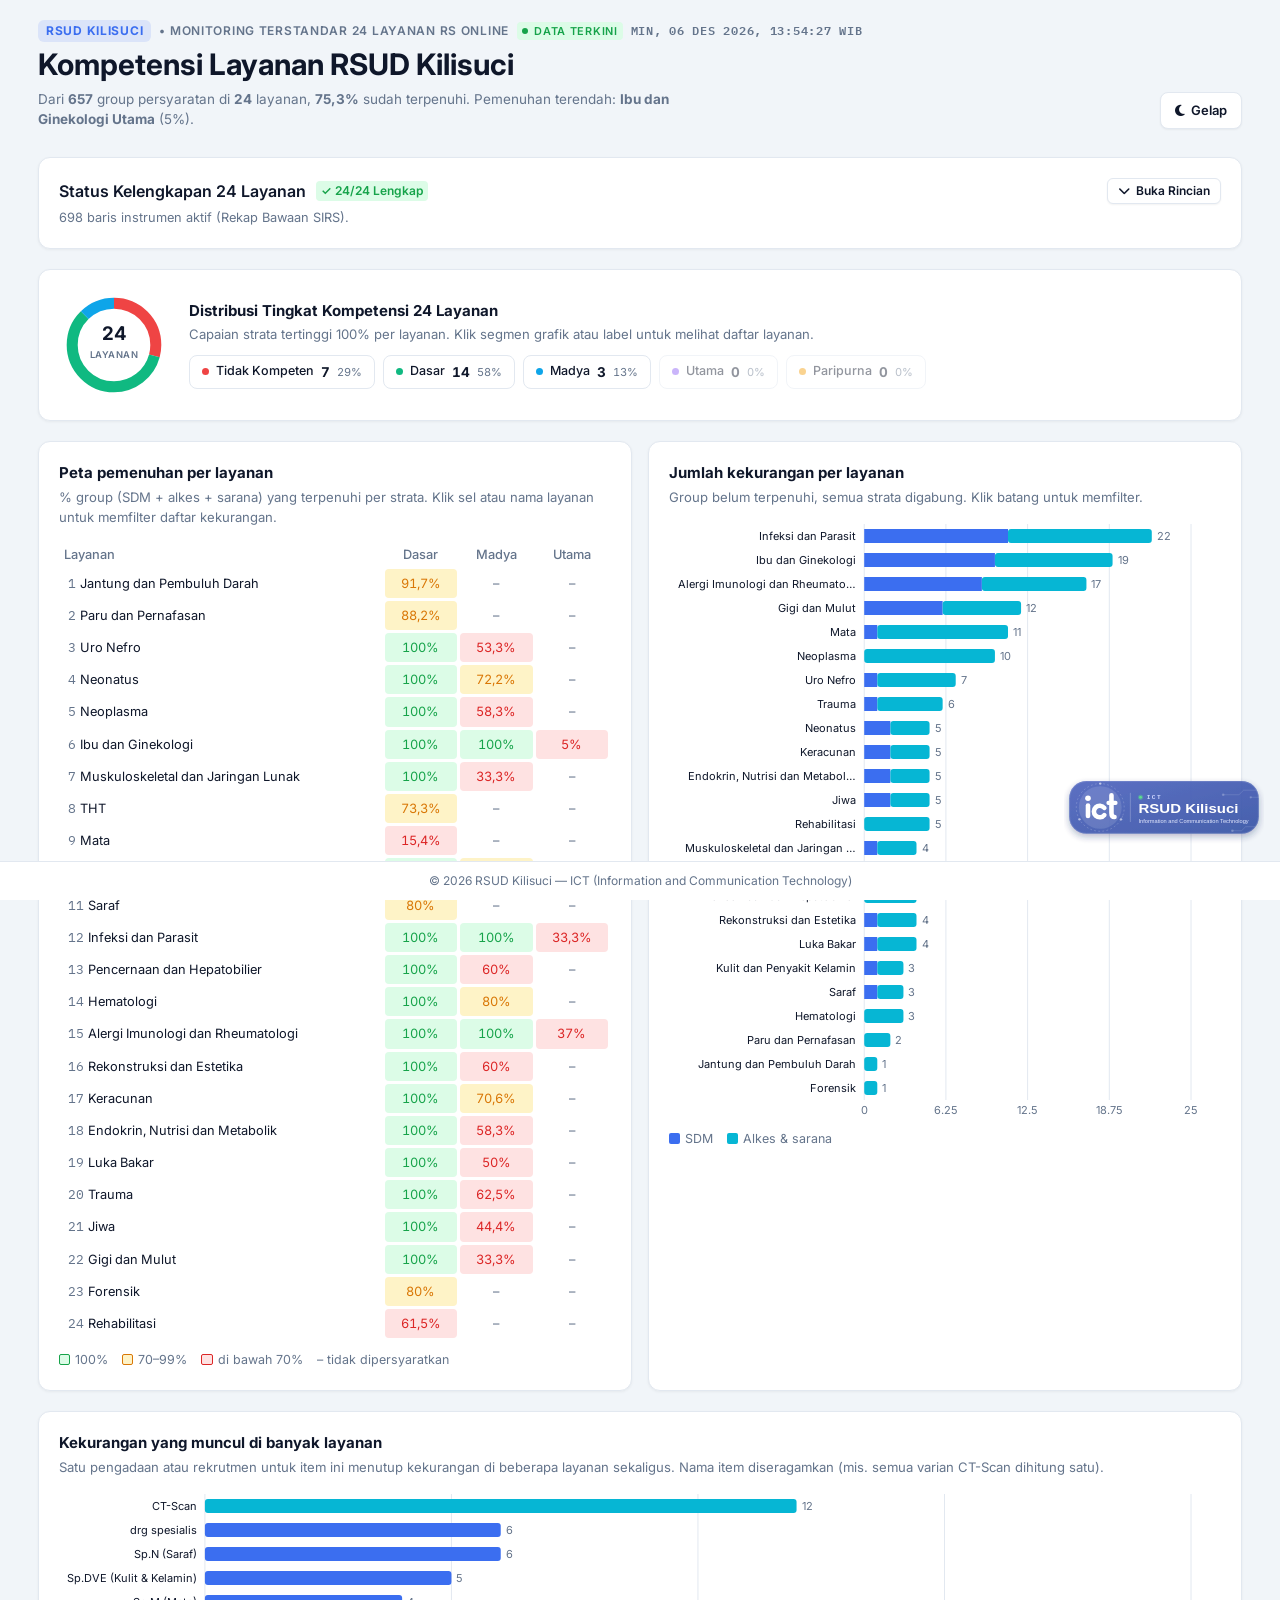
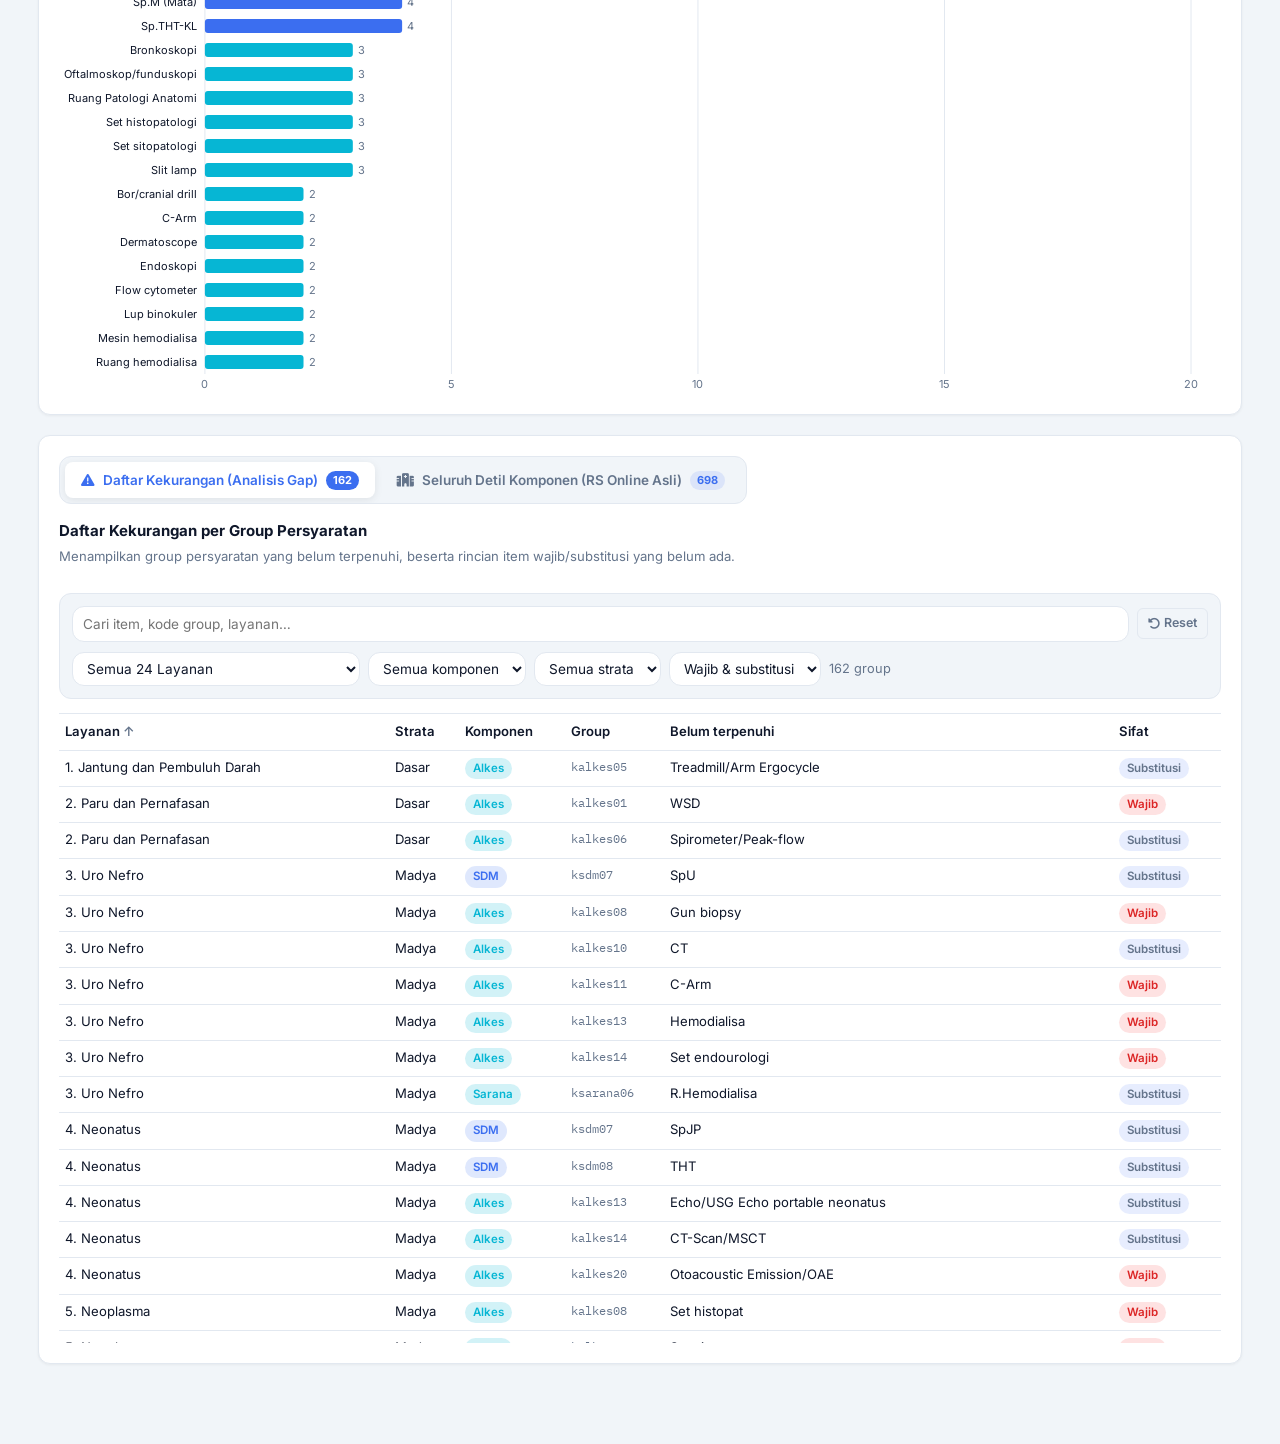
==== commit 8e1b09ec: "Update: Tambah badge dan logo aplikasi Update layout login, dashboard" ====
--- a/index.html
+++ b/index.html
@@ -7,9 +7,11 @@
   <meta name="description" content="Monitoring kompetensi layanan RSUD Kilisuci — data SDM dan alat kesehatan real-time, terintegrasi SIRS Online Kemenkes.">
   <meta name="theme-color" content="#3b6ef0">
   <title>Kompetensi Layanan RSUD Kilisuci</title>
-  <link rel="icon" type="image/svg+xml"
-    href="data:image/svg+xml,%3Csvg xmlns='http://www.w3.org/2000/svg' viewBox='0 0 32 32'%3E%3Crect width='32' height='32' rx='8' fill='%233b6ef0'/%3E%3Cpath d='M14 8h4v6h6v4h-6v6h-4v-6H8v-4h6z' fill='%23ffffff'/%3E%3C/svg%3E">
+  <link rel="icon" type="image/svg+xml" href="assets/logo.svg">
   <link rel="apple-touch-icon" href="https://kompetensi.rsudkilisuci.web.id/assets/img/og-image.png">
+
+  <!-- Font Awesome -->
+  <link rel="stylesheet" href="https://cdnjs.cloudflare.com/ajax/libs/font-awesome/6.5.1/css/all.min.css">
 
   <!-- ─── Open Graph / WhatsApp / Facebook ──────────────────────────────── -->
   <meta property="og:title" content="Kompetensi Layanan RSUD Kilisuci">
@@ -50,8 +52,7 @@
         <p class="lead" id="lead">Memuat data terkini dari server&hellip;</p>
       </div>
       <div class="actions">
-        <button class="btn" id="btn-theme" type="button" title="Ganti mode tema (Terang / Gelap / Sistem)">🌓
-          Tema</button>
+        <button class="btn" id="btn-theme" type="button" title="Ganti mode tema (Terang / Gelap / Sistem)"><i class="fa-solid fa-circle-half-stroke"></i> Tema</button>
       </div>
     </header>
 
@@ -64,7 +65,7 @@
         </div>
         <div>
           <button type="button" id="data-toggle-btn" class="btn" style="padding:3px 10px; font-size:0.75rem; border-radius:6px;">
-            <span id="data-toggle-icon">▼</span> <span id="data-toggle-text">Buka Rincian</span>
+            <span id="data-toggle-icon"><i class="fa-solid fa-chevron-down"></i></span> <span id="data-toggle-text">Buka Rincian</span>
           </button>
         </div>
       </div>
@@ -191,12 +192,12 @@
     <section class="card" id="komponen-card">
       <div class="section-nav-tabs">
         <button type="button" class="tab-btn active" id="tab-btn-gap" data-target="panel-gap">
-          <span class="tab-icon">⚠️</span>
+          <span class="tab-icon"><i class="fa-solid fa-triangle-exclamation"></i></span>
           <span class="tab-text">Daftar Kekurangan (Analisis Gap)</span>
           <span class="tab-count" id="badge-gap-count">0</span>
         </button>
         <button type="button" class="tab-btn" id="tab-btn-all" data-target="panel-all">
-          <span class="tab-icon">🏥</span>
+          <span class="tab-icon"><i class="fa-solid fa-hospital"></i></span>
           <span class="tab-text">Seluruh Detil Komponen (RS Online Asli)</span>
           <span class="tab-count" id="badge-all-count">0</span>
         </button>
@@ -214,7 +215,7 @@
         <div class="filter-bar">
           <div class="filter-row">
             <input type="search" class="filter-search" id="q" placeholder="Cari item, kode group, layanan…" aria-label="Cari kekurangan">
-            <button class="btn-reset" id="btn-reset-gap" type="button" title="Reset semua filter">↺ Reset</button>
+            <button class="btn-reset" id="btn-reset-gap" type="button" title="Reset semua filter"><i class="fa-solid fa-rotate-left"></i> Reset</button>
           </div>
           <div class="filter-row">
             <select id="f-layanan" aria-label="Pilih Layanan">
@@ -282,7 +283,7 @@
           <div class="filter-row">
             <input type="search" class="filter-search" id="all-q" placeholder="Cari nama komponen, kode, kelompok, group..."
               aria-label="Cari seluruh komponen">
-            <button class="btn-reset" id="btn-reset-all" type="button" title="Reset semua filter">↺ Reset</button>
+            <button class="btn-reset" id="btn-reset-all" type="button" title="Reset semua filter"><i class="fa-solid fa-rotate-left"></i> Reset</button>
           </div>
           <div class="filter-row">
             <select id="all-f-layanan" aria-label="Pilih Layanan">
@@ -350,14 +351,25 @@
                 <option value="all">Semua</option>
               </select>
             </label>
-            <button type="button" class="btn" id="all-btn-prev" style="padding:4px 10px;">« Sebelumnya</button>
+            <button type="button" class="btn" id="all-btn-prev" style="padding:4px 10px;"><i class="fa-solid fa-angles-left"></i> Sebelumnya</button>
             <span class="page-indicator" id="all-page-indicator">Halaman 1 / 1</span>
-            <button type="button" class="btn" id="all-btn-next" style="padding:4px 10px;">Selanjutnya »</button>
+            <button type="button" class="btn" id="all-btn-next" style="padding:4px 10px;">Selanjutnya <i class="fa-solid fa-angles-right"></i></button>
           </div>
         </div>
       </div>
     </section>
   </div>
+
+  <!-- Footer -->
+  <footer class="ict-footer">
+    &copy; <span id="footer-year">2026</span> RSUD Kilisuci &mdash; ICT (Information and Communication Technology)
+  </footer>
+
+  <!-- Floating ICT Badge -->
+  <div class="ict-badge">
+    <img src="assets/badge-ict.svg" alt="ICT RSUD Kilisuci" title="ICT RSUD Kilisuci">
+  </div>
+
   <div class="toast" id="toast" hidden></div>
   <script src="vendor/papaparse.min.js"></script>
   <script src="data/seed.js?v=20261017_2355"></script>
--- a/assets/app.css
+++ b/assets/app.css
@@ -55,7 +55,7 @@
   color-scheme: dark;
 }
 body { background: var(--bg); color: var(--fg); font-family: var(--f-body); font-size: 14px; line-height: 1.5; }
-.wrap { max-width: 1240px; margin-inline: auto; padding-block: 20px 48px; padding-left: max(18px, env(safe-area-inset-left, 0px)); padding-right: max(18px, env(safe-area-inset-right, 0px)); display: flex; flex-direction: column; gap: 20px; }
+.wrap { max-width: 1240px; margin-inline: auto; padding-block: 20px 80px; padding-left: max(18px, env(safe-area-inset-left, 0px)); padding-right: max(18px, env(safe-area-inset-right, 0px)); display: flex; flex-direction: column; gap: 20px; }
 h1 { font-family: var(--f-display); font-weight: 700; font-size: clamp(1.4rem, 2.8vw, 1.85rem); line-height: 1.25; margin: 0; color: var(--fg); }
 h2 { font-size: 15px; font-weight: 700; margin: 0; color: var(--fg); }
 .eyebrow { font-size: .75rem; letter-spacing: .06em; text-transform: uppercase; color: var(--muted); font-weight: 600; }
@@ -665,5 +665,40 @@
 details.help td, details.help th { border: 1px solid var(--line); padding: 4px 8px; text-align: left; vertical-align: top; }
 .scrollx { overflow-x: auto; }
 .toast { position: fixed; left: 50%; transform: translateX(-50%); bottom: calc(16px + env(safe-area-inset-bottom, 0px)); background: var(--fg); color: var(--bg); padding: 8px 14px; border-radius: var(--r); font-size: .85rem; z-index: 20; max-width: calc(100% - 32px); }
+
+/* ─── ICT Footer & Floating Badge ───────────────────────────────────────── */
+.ict-footer {
+  position: fixed;
+  bottom: 0;
+  left: 0;
+  right: 0;
+  text-align: center;
+  padding: 10px 20px;
+  font-size: 12px;
+  color: var(--muted);
+  background: var(--panel);
+  border-top: 1px solid var(--line);
+  z-index: 48;
+}
+.ict-footer a { color: var(--primary); text-decoration: none; }
+.ict-footer a:hover { text-decoration: underline; }
+
+.ict-badge {
+  position: fixed;
+  bottom: 54px;
+  right: 16px;
+  z-index: 50;
+  opacity: 0.9;
+  transition: opacity 0.2s, transform 0.2s;
+  cursor: pointer;
+}
+.ict-badge:hover { opacity: 1; transform: translateY(-2px); }
+.ict-badge img { width: 200px; height: auto; display: block; pointer-events: none; }
+
+@media (max-width: 600px) {
+  .ict-badge { bottom: 46px; right: 8px; }
+  .ict-badge img { width: 130px; }
+  .ict-footer { padding: 8px 12px; font-size: 10px; }
+}
 @media (max-width: 600px) { .hide-sm { display: none; } }
 @media (prefers-reduced-motion: no-preference) { .meter i { transition: width .5s ease-out; } }
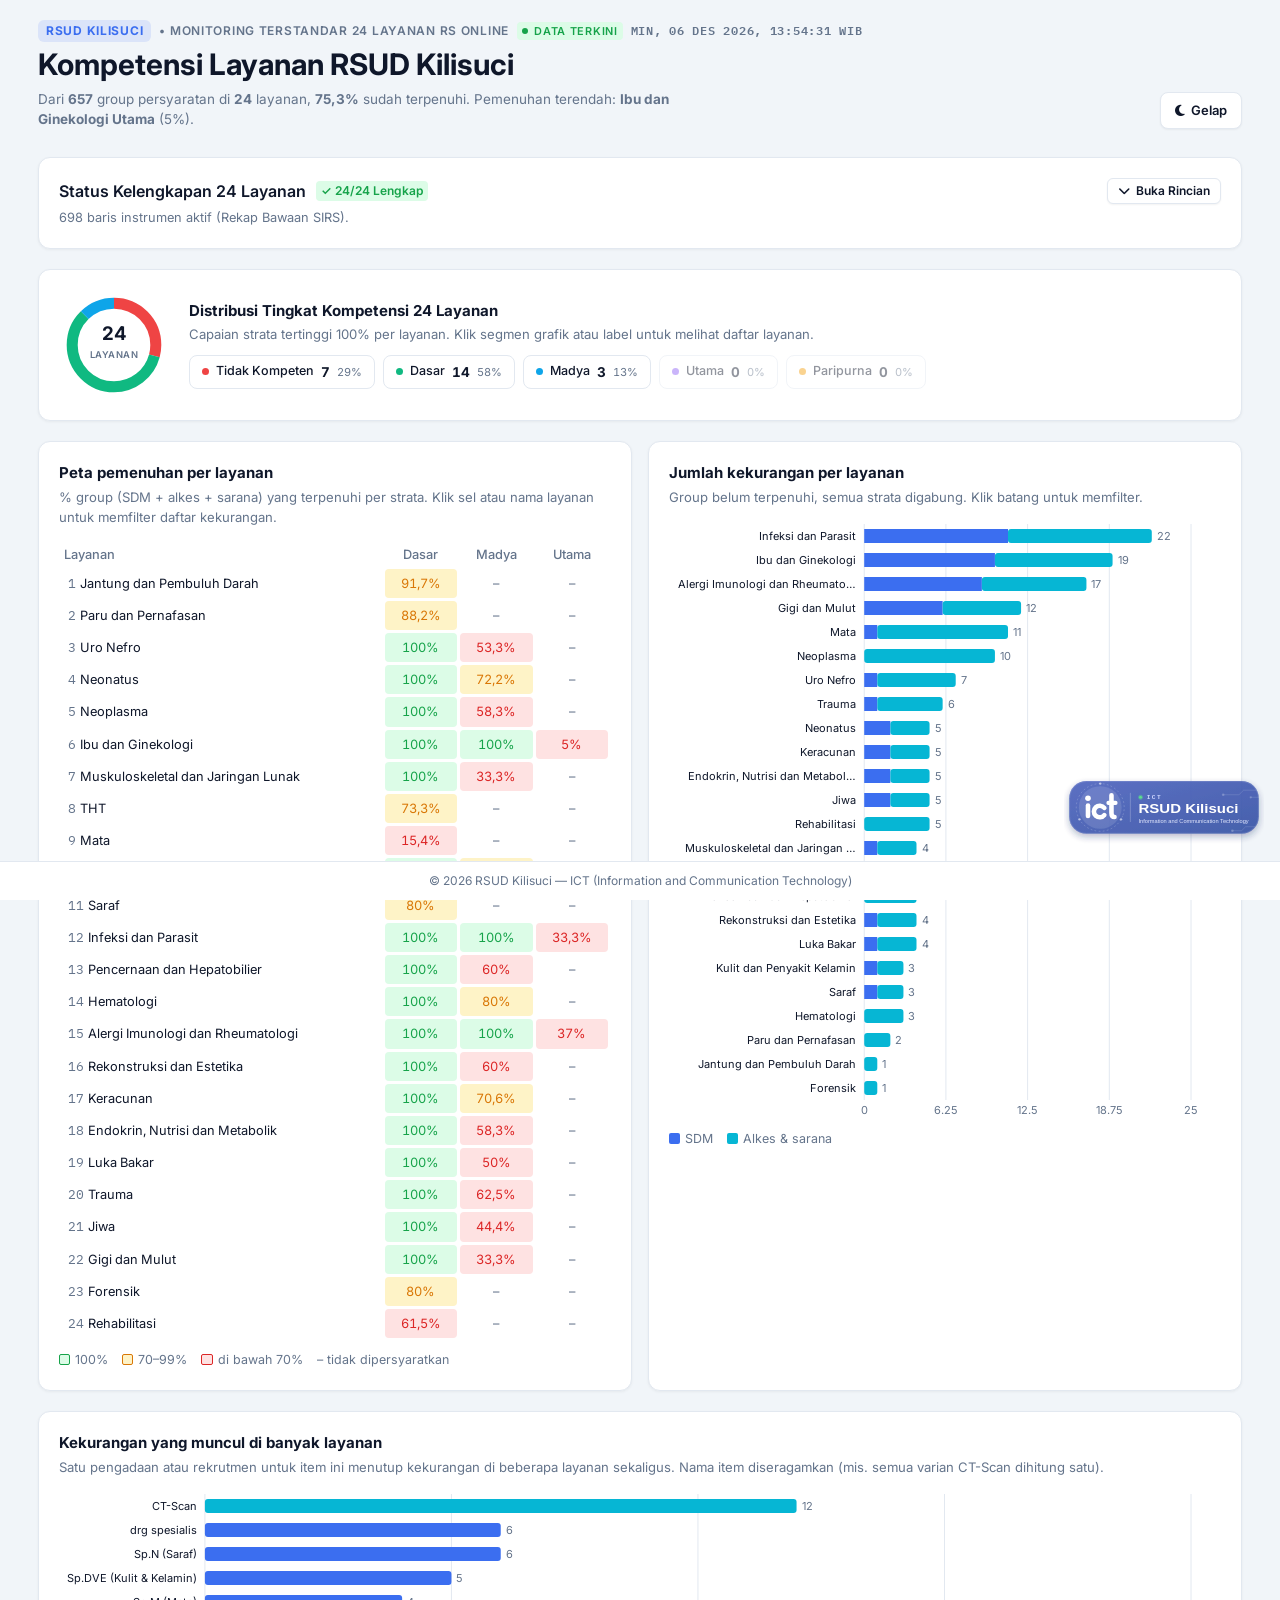
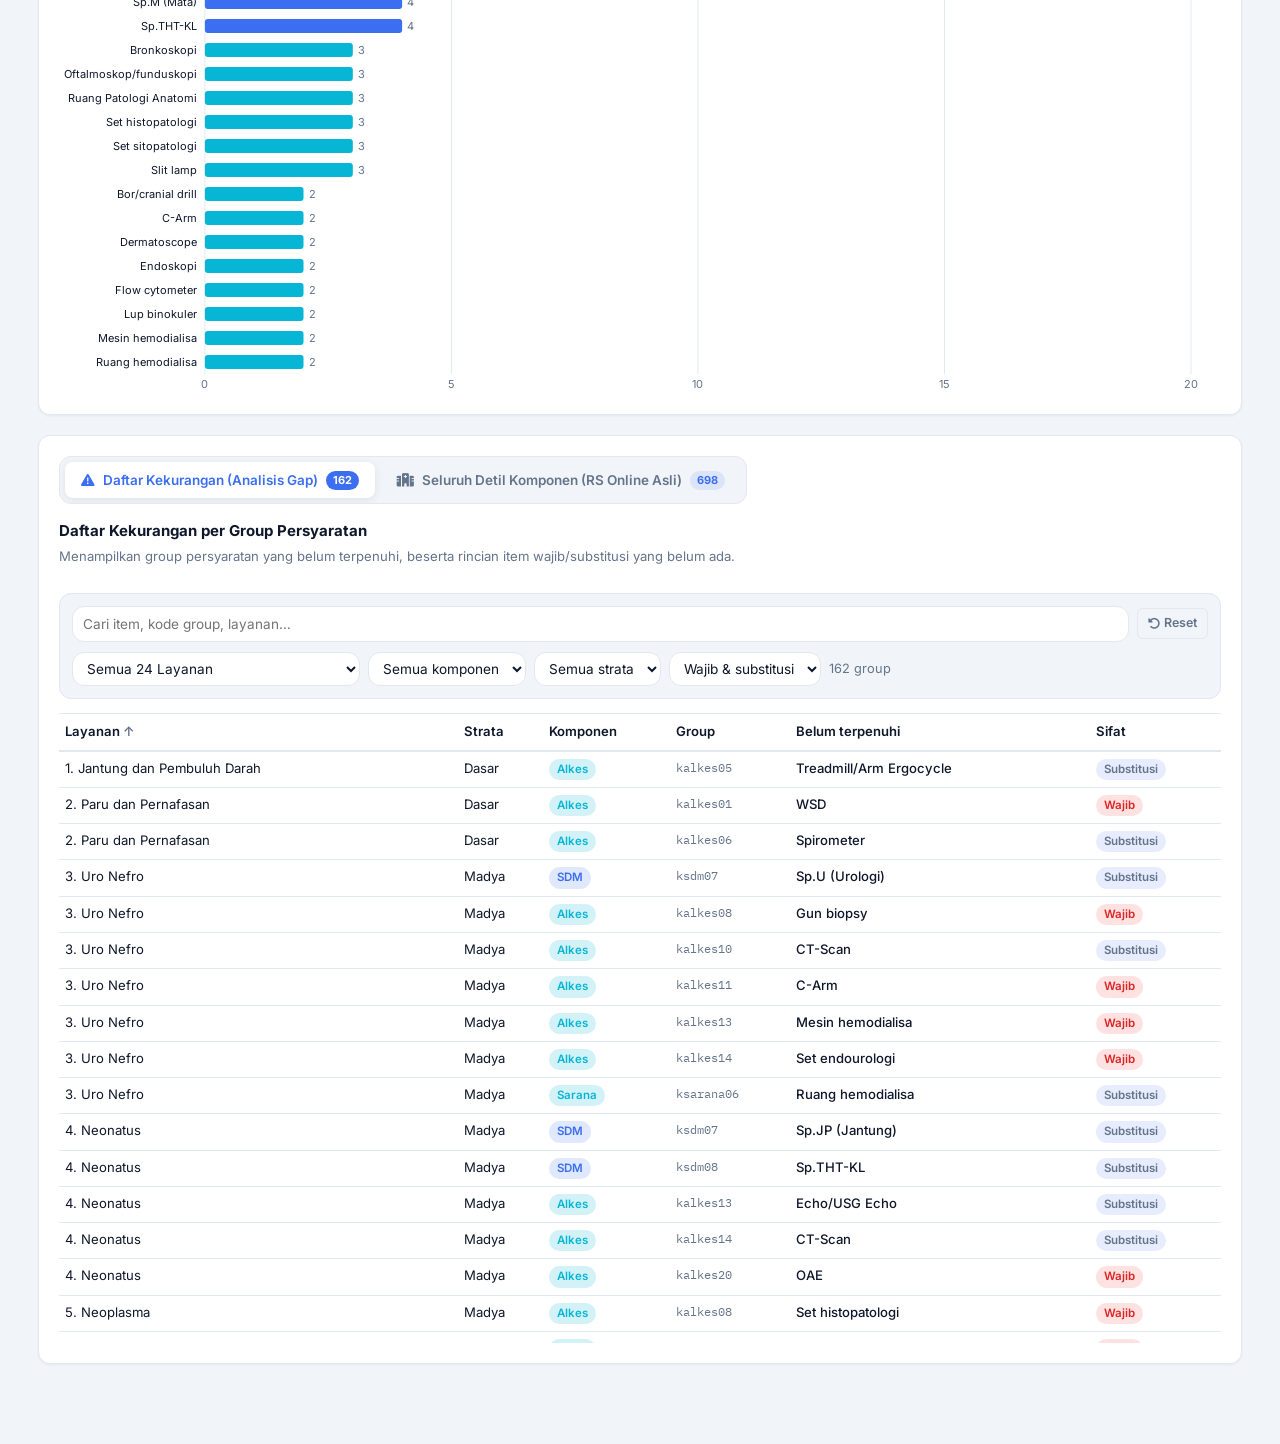
==== commit 105c854f: "Fix cache browser" ====
--- a/index.html
+++ b/index.html
@@ -33,7 +33,7 @@
   <link rel="preconnect" href="https://fonts.googleapis.com">
   <link rel="stylesheet"
     href="https://fonts.googleapis.com/css2?family=Inter:wght@400;500;600;700&family=IBM+Plex+Mono:wght@400;500&display=swap">
-  <link rel="stylesheet" href="assets/app.css?v=20261017_2355">
+  <link rel="stylesheet" href="assets/app.css">
 </head>
 
 <body>
@@ -372,8 +372,8 @@
 
   <div class="toast" id="toast" hidden></div>
   <script src="vendor/papaparse.min.js"></script>
-  <script src="data/seed.js?v=20261017_2355"></script>
-  <script src="assets/app.js?v=20261017_2355"></script>
+  <script src="data/seed.js"></script>
+  <script src="assets/app.js"></script>
 </body>
 
 </html>
--- a/assets/app.css
+++ b/assets/app.css
@@ -414,17 +414,86 @@
 .btn-reset:hover { border-color: var(--bad); color: var(--bad); background: var(--bad-bg); }
 .tbox { overflow: auto; border-top: 1px solid var(--line); min-height: 45vh; max-height: 70vh; }
 table.gap { width: 100%; border-collapse: collapse; font-size: .82rem; }
-table.gap th { position: sticky; top: 0; background: var(--panel); text-align: left; padding: 8px 6px; border-bottom: 1px solid var(--line); font-weight: 600; white-space: nowrap; }
+table.gap th { position: sticky; top: 0; background: var(--panel); text-align: left; padding: 8px 6px; border-bottom: 2px solid var(--line); font-weight: 600; white-space: nowrap; box-shadow: 0 2px 4px rgba(0,0,0,0.06); z-index: 2; }
 table.gap th button { all: unset; cursor: pointer; }
 table.gap th[aria-sort="ascending"] button::after { content: " ↑"; color: var(--muted); }
 table.gap th[aria-sort="descending"] button::after { content: " ↓"; color: var(--muted); }
 table.gap td { padding: 7px 6px; border-bottom: 1px solid var(--line); vertical-align: top; }
 td.code { font-family: var(--f-mono); font-size: .76rem; color: var(--muted); white-space: nowrap; }
 .kurang-cell { display: inline; }
-.col-kurang { max-width: 340px; }
-.col-kurang > div, .col-kurang > .kurang-cell { max-width: 100%; word-break: break-word; overflow-wrap: break-word; }
-.expand-toggle { font: inherit; font-size: .78rem; color: var(--primary); background: none; border: none; cursor: pointer; padding: 0; font-weight: 600; transition: opacity 0.1s; }
-.expand-toggle:hover { opacity: 0.7; text-decoration: underline; }
+.col-kurang { width: 300px; min-width: 200px; max-width: 320px; }
+.col-kurang > div, .col-kurang > .kurang-list { max-width: 100%; }
+.kurang-list { display: flex; flex-direction: column; gap: 3px; }
+.kurang-single { font-size: .82rem; line-height: 1.45; word-break: break-word; overflow-wrap: break-word; }
+.kurang-main { font-size: .82rem; font-weight: 500; line-height: 1.45; word-break: break-word; overflow-wrap: break-word; color: var(--fg); }
+.kurang-see-more {
+  display: inline-flex; align-items: center; gap: 5px;
+  margin-top: 4px; font: inherit; font-size: .74rem; font-weight: 600;
+  color: var(--primary); background: none; border: none; cursor: pointer;
+  padding: 0; text-decoration: underline; text-underline-offset: 2px;
+  transition: opacity 0.12s;
+}
+.kurang-see-more:hover { opacity: 0.72; }
+.kurang-detail-list { margin-top: 5px; display: flex; flex-direction: column; gap: 3px; padding-left: 4px; border-left: 2px solid var(--line); margin-left: 2px; }
+.kurang-detail-item { position: relative; padding-left: 12px; font-size: .78rem; line-height: 1.4; color: var(--muted); word-break: break-word; overflow-wrap: break-word; }
+.kurang-detail-item::before { content: "•"; position: absolute; left: 2px; color: var(--muted); opacity: 0.5; }
+.kurang-bullet {
+  position: relative;
+  padding-left: 13px;
+  font-size: .82rem;
+  line-height: 1.45;
+  word-break: break-word;
+  overflow-wrap: break-word;
+}
+.kurang-bullet::before {
+  content: "•";
+  position: absolute;
+  left: 0;
+  color: var(--muted);
+  font-size: .9rem;
+  line-height: 1.45;
+}
+.kurang-sub-indent {
+  position: relative;
+  padding-left: 18px;
+  font-size: .78rem;
+  line-height: 1.4;
+  color: var(--muted);
+  word-break: break-word;
+  overflow-wrap: break-word;
+  margin-top: 1px;
+}
+.kurang-sub-indent::before {
+  content: "↳";
+  position: absolute;
+  left: 4px;
+  font-size: .72rem;
+  color: var(--muted);
+  opacity: 0.6;
+  line-height: 1.4;
+}
+
+/* ─── Seluruh Detil row name colours ─────────────────────────────────────── */
+.nama-wajib-missing { color: var(--bad); font-weight: 600 !important; }
+.nama-sub-missing   { color: #d97706; font-weight: 600 !important; }
+.nama-sub-ok        { color: var(--muted); font-weight: 400 !important; }
+.expand-toggle {
+  display: inline-flex;
+  align-items: center;
+  gap: 4px;
+  margin-top: 5px;
+  font: inherit;
+  font-size: .74rem;
+  font-weight: 600;
+  color: var(--primary);
+  background: var(--accent-soft, rgba(59,110,240,0.08));
+  border: 1px solid rgba(59,110,240,0.18);
+  border-radius: 4px;
+  cursor: pointer;
+  padding: 2px 7px;
+  transition: opacity 0.12s, background 0.12s;
+}
+.expand-toggle:hover { opacity: 0.8; background: rgba(59,110,240,0.14); }
 .pill { display: inline-block; font-size: .72rem; font-weight: 600; padding: 2px 8px; border-radius: 999px; }
 .pill.w { background: var(--bad-bg); color: var(--bad); }
 .pill.s { background: var(--accent-soft); color: var(--muted); }
